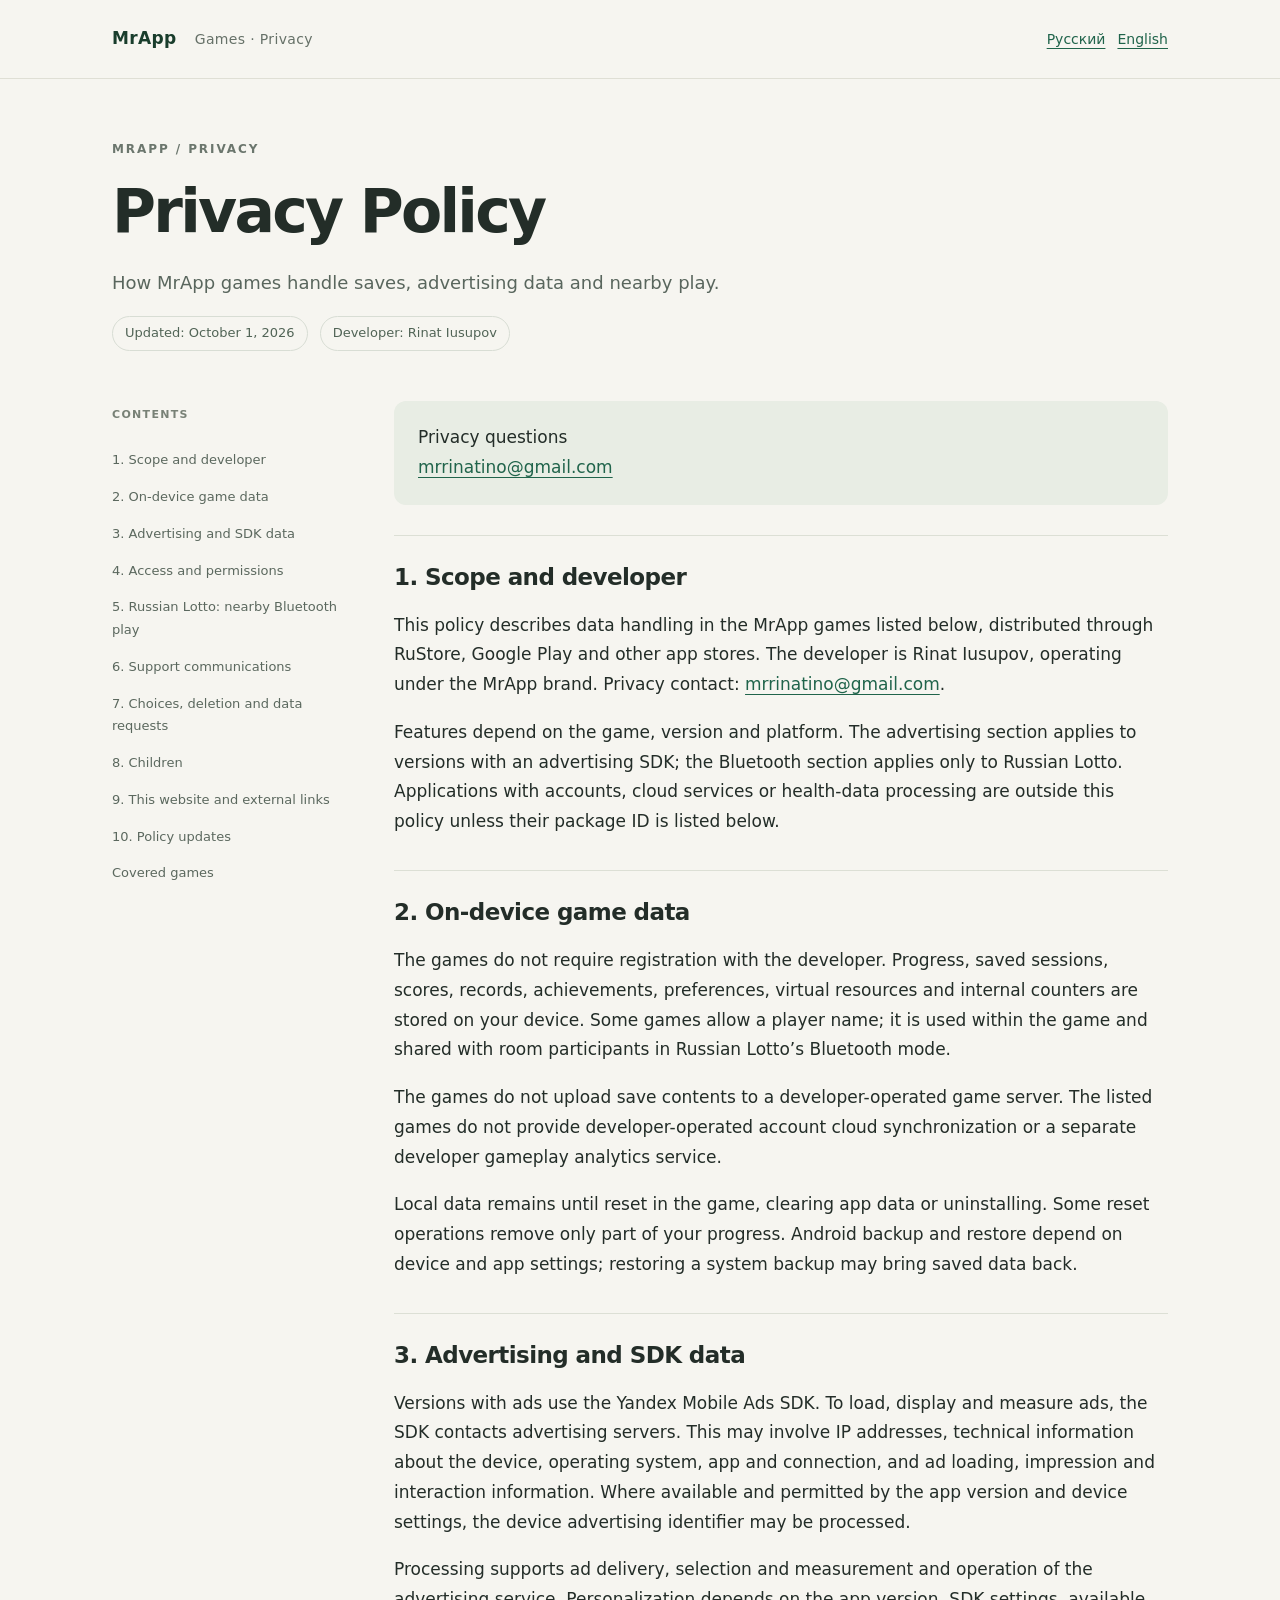
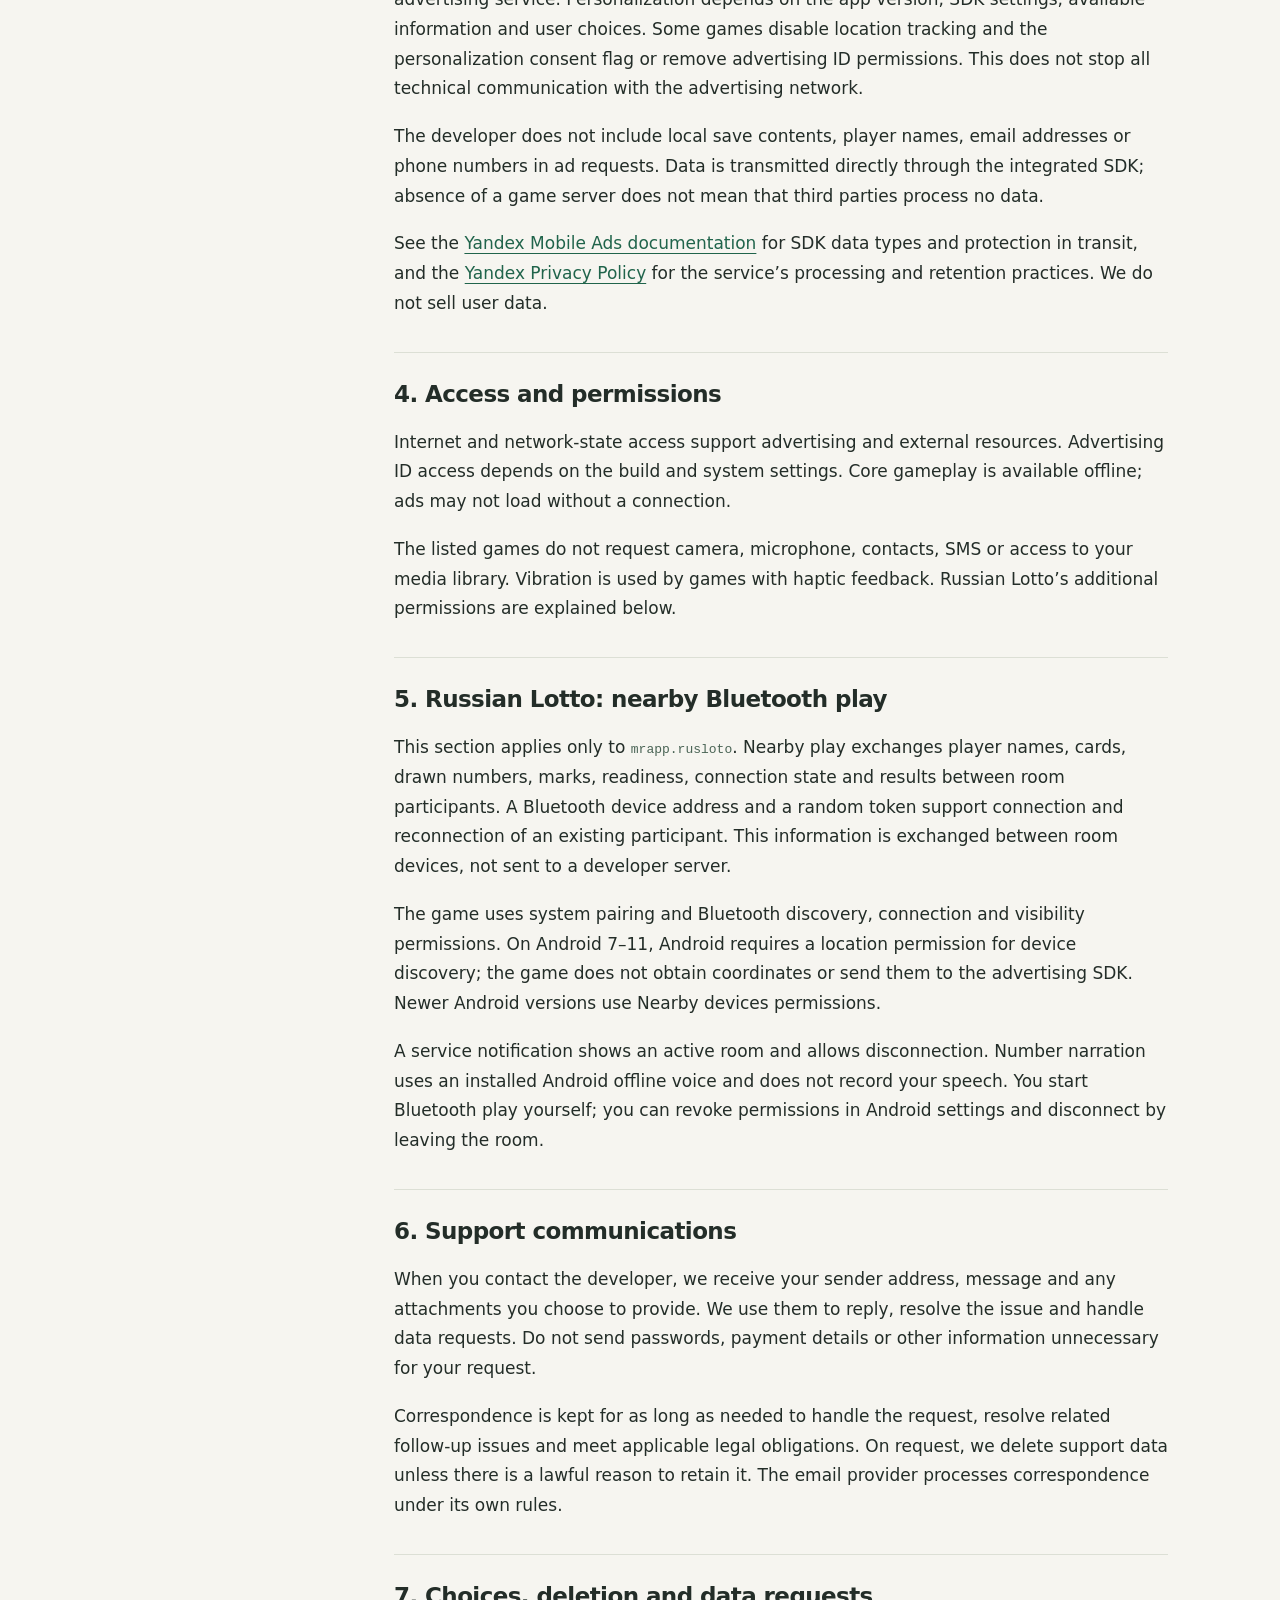
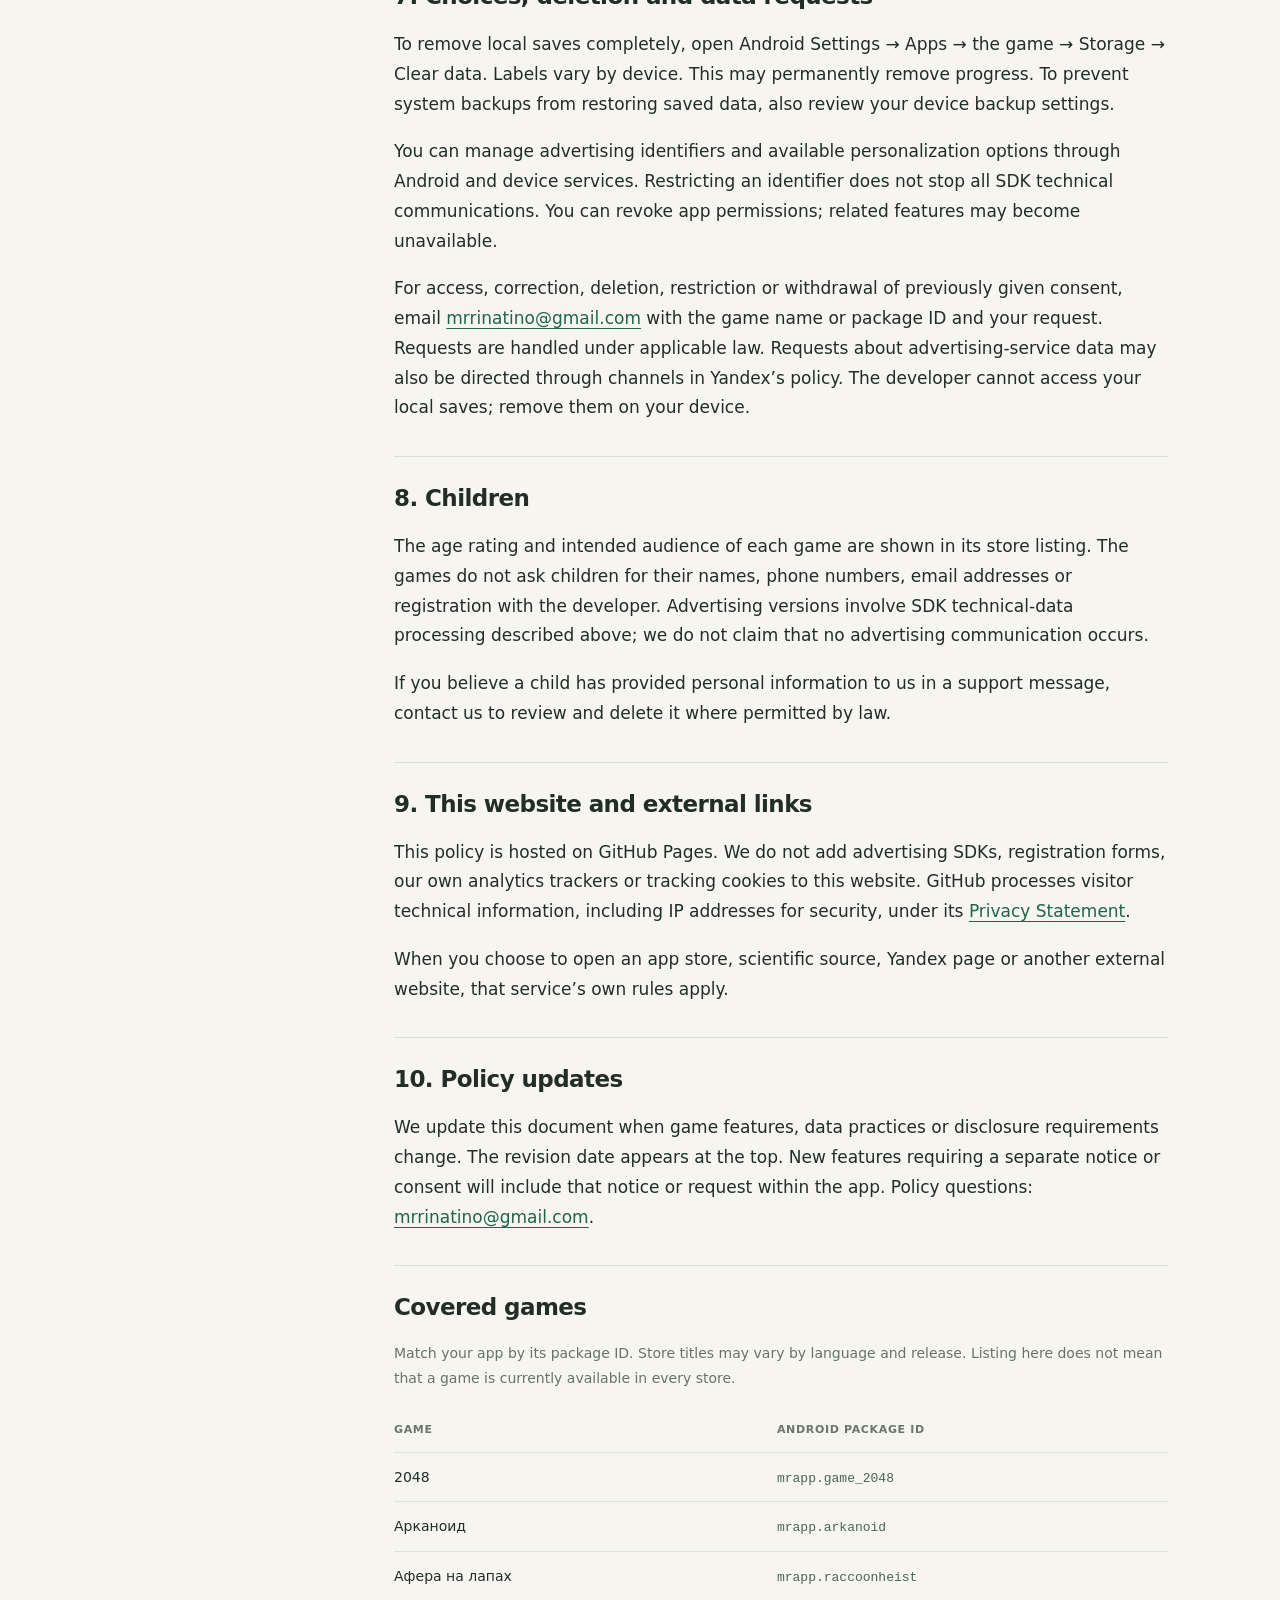
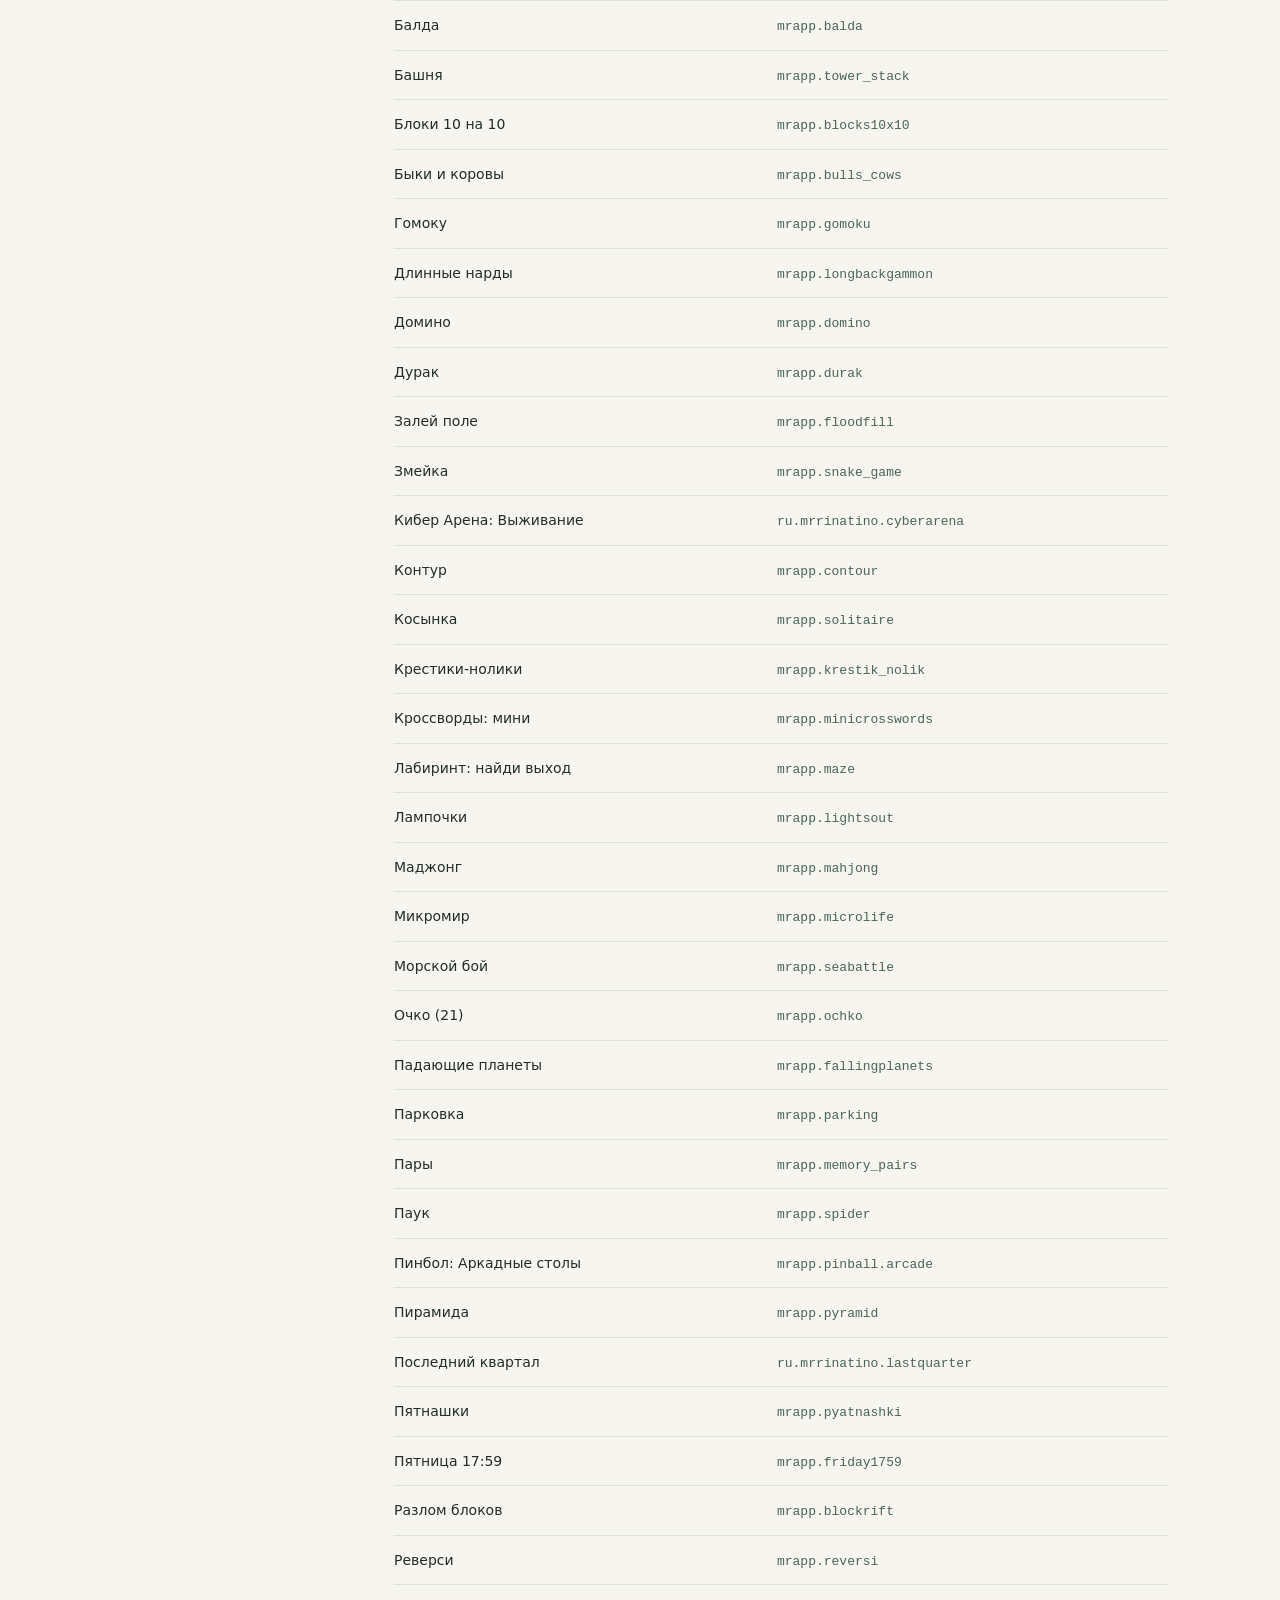
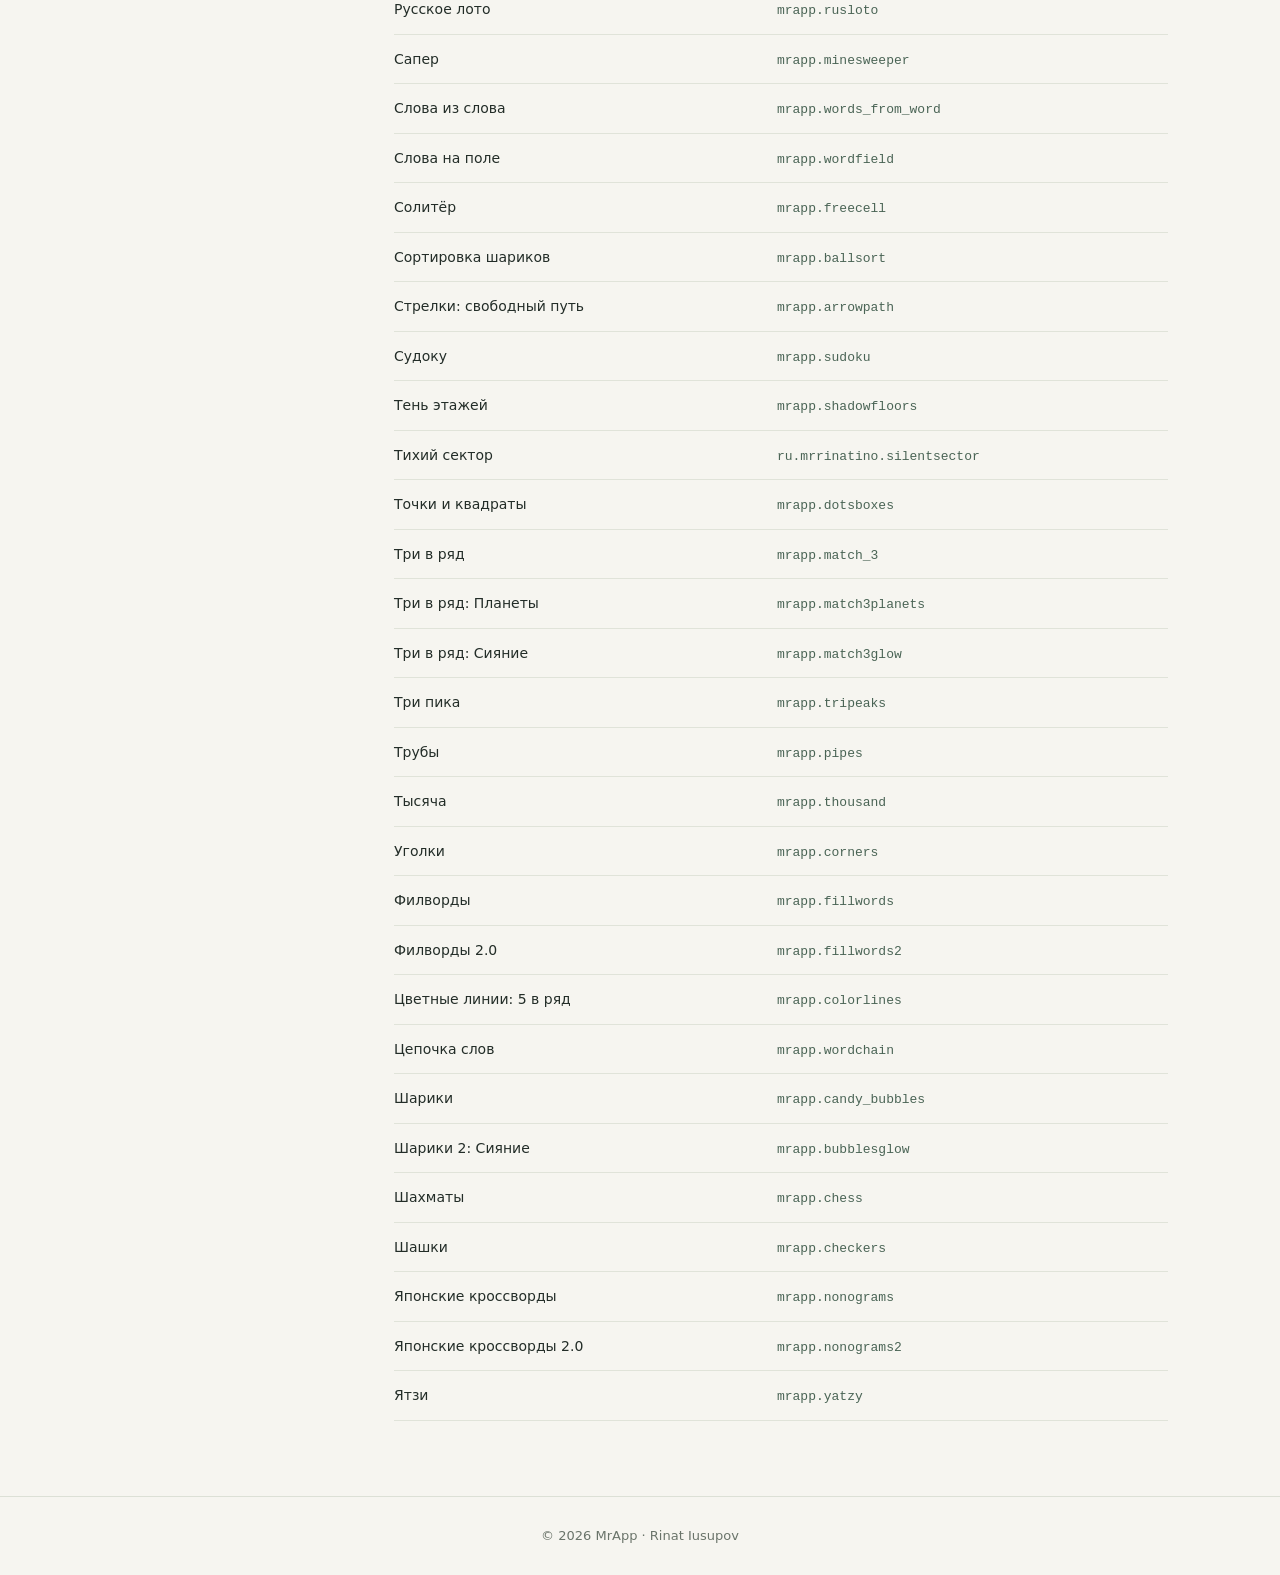
==== en.html @ 7961754e "Publish MrApp privacy policy in Russian and English" ====
<!doctype html>
<html lang="en"><head><meta charset="utf-8"><meta name="viewport" content="width=device-width,initial-scale=1"><meta name="description" content="How MrApp games handle saves, advertising data and nearby play."><meta name="theme-color" content="#f6f5f0"><meta name="referrer" content="strict-origin-when-cross-origin"><title>Privacy Policy — MrApp</title><link rel="stylesheet" href="./style.css"><link rel="icon" href="./favicon.svg" type="image/svg+xml"><link rel="alternate" hreflang="ru" href="./"><link rel="alternate" hreflang="en" href="./en.html"></head>
<body><header><div><a class="brand" href="./">MrApp <span>Games · Privacy</span></a><div class="languages"><a href="./" lang="ru" hreflang="ru" >Русский</a><a href="./en.html" lang="en" hreflang="en" aria-current="page">English</a></div></div></header>
<main><div class="hero"><div class="eyebrow">MRAPP / PRIVACY</div><h1>Privacy Policy</h1><p>How MrApp games handle saves, advertising data and nearby play.</p><div class="meta"><span>Updated: October 1, 2026</span><span>Developer: Rinat Iusupov</span></div></div>
<div class="layout"><nav aria-label="Contents"><p>CONTENTS</p><a href="#scope">1. Scope and developer</a><a href="#local">2. On-device game data</a><a href="#ads">3. Advertising and SDK data</a><a href="#permissions">4. Access and permissions</a><a href="#bluetooth">5. Russian Lotto: nearby Bluetooth play</a><a href="#support">6. Support communications</a><a href="#choices">7. Choices, deletion and data requests</a><a href="#children">8. Children</a><a href="#website">9. This website and external links</a><a href="#changes">10. Policy updates</a><a href="#apps">Covered games</a></nav><article><div class="contact"><p>Privacy questions<br><a href="mailto:mrrinatino@gmail.com">mrrinatino@gmail.com</a></p></div><section id="scope"><h2>1. Scope and developer</h2><p>This policy describes data handling in the MrApp games listed below, distributed through RuStore, Google Play and other app stores. The developer is Rinat Iusupov, operating under the MrApp brand. Privacy contact: <a href="mailto:mrrinatino@gmail.com">mrrinatino@gmail.com</a>.</p><p>Features depend on the game, version and platform. The advertising section applies to versions with an advertising SDK; the Bluetooth section applies only to Russian Lotto. Applications with accounts, cloud services or health-data processing are outside this policy unless their package ID is listed below.</p></section><section id="local"><h2>2. On-device game data</h2><p>The games do not require registration with the developer. Progress, saved sessions, scores, records, achievements, preferences, virtual resources and internal counters are stored on your device. Some games allow a player name; it is used within the game and shared with room participants in Russian Lotto’s Bluetooth mode.</p><p>The games do not upload save contents to a developer-operated game server. The listed games do not provide developer-operated account cloud synchronization or a separate developer gameplay analytics service.</p>
<p>Local data remains until reset in the game, clearing app data or uninstalling. Some reset operations remove only part of your progress. Android backup and restore depend on device and app settings; restoring a system backup may bring saved data back.</p></section><section id="ads"><h2>3. Advertising and SDK data</h2><p>Versions with ads use the Yandex Mobile Ads SDK. To load, display and measure ads, the SDK contacts advertising servers. This may involve IP addresses, technical information about the device, operating system, app and connection, and ad loading, impression and interaction information. Where available and permitted by the app version and device settings, the device advertising identifier may be processed.</p><p>Processing supports ad delivery, selection and measurement and operation of the advertising service. Personalization depends on the app version, SDK settings, available information and user choices. Some games disable location tracking and the personalization consent flag or remove advertising ID permissions. This does not stop all technical communication with the advertising network.</p>
<p>The developer does not include local save contents, player names, email addresses or phone numbers in ad requests. Data is transmitted directly through the integrated SDK; absence of a game server does not mean that third parties process no data.</p>
<p>See the <a href="https://ads.yandex.com/helpcenter/en/dev/android/app-privacy-android">Yandex Mobile Ads documentation</a> for SDK data types and protection in transit, and the <a href="https://yandex.com/legal/confidential/">Yandex Privacy Policy</a> for the service’s processing and retention practices. We do not sell user data.</p></section><section id="permissions"><h2>4. Access and permissions</h2><p>Internet and network-state access support advertising and external resources. Advertising ID access depends on the build and system settings. Core gameplay is available offline; ads may not load without a connection.</p><p>The listed games do not request camera, microphone, contacts, SMS or access to your media library. Vibration is used by games with haptic feedback. Russian Lotto’s additional permissions are explained below.</p></section><section id="bluetooth"><h2>5. Russian Lotto: nearby Bluetooth play</h2><p>This section applies only to <code>mrapp.rusloto</code>. Nearby play exchanges player names, cards, drawn numbers, marks, readiness, connection state and results between room participants. A Bluetooth device address and a random token support connection and reconnection of an existing participant. This information is exchanged between room devices, not sent to a developer server.</p><p>The game uses system pairing and Bluetooth discovery, connection and visibility permissions. On Android 7–11, Android requires a location permission for device discovery; the game does not obtain coordinates or send them to the advertising SDK. Newer Android versions use Nearby devices permissions.</p>
<p>A service notification shows an active room and allows disconnection. Number narration uses an installed Android offline voice and does not record your speech. You start Bluetooth play yourself; you can revoke permissions in Android settings and disconnect by leaving the room.</p></section><section id="support"><h2>6. Support communications</h2><p>When you contact the developer, we receive your sender address, message and any attachments you choose to provide. We use them to reply, resolve the issue and handle data requests. Do not send passwords, payment details or other information unnecessary for your request.</p><p>Correspondence is kept for as long as needed to handle the request, resolve related follow-up issues and meet applicable legal obligations. On request, we delete support data unless there is a lawful reason to retain it. The email provider processes correspondence under its own rules.</p></section><section id="choices"><h2>7. Choices, deletion and data requests</h2><p>To remove local saves completely, open Android Settings → Apps → the game → Storage → Clear data. Labels vary by device. This may permanently remove progress. To prevent system backups from restoring saved data, also review your device backup settings.</p><p>You can manage advertising identifiers and available personalization options through Android and device services. Restricting an identifier does not stop all SDK technical communications. You can revoke app permissions; related features may become unavailable.</p>
<p>For access, correction, deletion, restriction or withdrawal of previously given consent, email <a href="mailto:mrrinatino@gmail.com">mrrinatino@gmail.com</a> with the game name or package ID and your request. Requests are handled under applicable law. Requests about advertising-service data may also be directed through channels in Yandex’s policy. The developer cannot access your local saves; remove them on your device.</p></section><section id="children"><h2>8. Children</h2><p>The age rating and intended audience of each game are shown in its store listing. The games do not ask children for their names, phone numbers, email addresses or registration with the developer. Advertising versions involve SDK technical-data processing described above; we do not claim that no advertising communication occurs.</p><p>If you believe a child has provided personal information to us in a support message, contact us to review and delete it where permitted by law.</p></section><section id="website"><h2>9. This website and external links</h2><p>This policy is hosted on GitHub Pages. We do not add advertising SDKs, registration forms, our own analytics trackers or tracking cookies to this website. GitHub processes visitor technical information, including IP addresses for security, under its <a href="https://docs.github.com/en/site-policy/privacy-policies/github-general-privacy-statement">Privacy Statement</a>.</p><p>When you choose to open an app store, scientific source, Yandex page or another external website, that service’s own rules apply.</p></section><section id="changes"><h2>10. Policy updates</h2><p>We update this document when game features, data practices or disclosure requirements change. The revision date appears at the top. New features requiring a separate notice or consent will include that notice or request within the app. Policy questions: <a href="mailto:mrrinatino@gmail.com">mrrinatino@gmail.com</a>.</p></section><section id="apps"><h2>Covered games</h2><p class="small">Match your app by its package ID. Store titles may vary by language and release. Listing here does not mean that a game is currently available in every store.</p><table><thead><tr><th>Game</th><th>Android package ID</th></tr></thead><tbody><tr id="mrapp.game_2048"><td>2048</td><td><code>mrapp.game_2048</code></td></tr><tr id="mrapp.arkanoid"><td>Арканоид</td><td><code>mrapp.arkanoid</code></td></tr><tr id="mrapp.raccoonheist"><td>Афера на лапах</td><td><code>mrapp.raccoonheist</code></td></tr><tr id="mrapp.balda"><td>Балда</td><td><code>mrapp.balda</code></td></tr><tr id="mrapp.tower_stack"><td>Башня</td><td><code>mrapp.tower_stack</code></td></tr><tr id="mrapp.blocks10x10"><td>Блоки 10 на 10</td><td><code>mrapp.blocks10x10</code></td></tr><tr id="mrapp.bulls_cows"><td>Быки и коровы</td><td><code>mrapp.bulls_cows</code></td></tr><tr id="mrapp.gomoku"><td>Гомоку</td><td><code>mrapp.gomoku</code></td></tr><tr id="mrapp.longbackgammon"><td>Длинные нарды</td><td><code>mrapp.longbackgammon</code></td></tr><tr id="mrapp.domino"><td>Домино</td><td><code>mrapp.domino</code></td></tr><tr id="mrapp.durak"><td>Дурак</td><td><code>mrapp.durak</code></td></tr><tr id="mrapp.floodfill"><td>Залей поле</td><td><code>mrapp.floodfill</code></td></tr><tr id="mrapp.snake_game"><td>Змейка</td><td><code>mrapp.snake_game</code></td></tr><tr id="ru.mrrinatino.cyberarena"><td>Кибер Арена: Выживание</td><td><code>ru.mrrinatino.cyberarena</code></td></tr><tr id="mrapp.contour"><td>Контур</td><td><code>mrapp.contour</code></td></tr><tr id="mrapp.solitaire"><td>Косынка</td><td><code>mrapp.solitaire</code></td></tr><tr id="mrapp.krestik_nolik"><td>Крестики-нолики</td><td><code>mrapp.krestik_nolik</code></td></tr><tr id="mrapp.minicrosswords"><td>Кроссворды: мини</td><td><code>mrapp.minicrosswords</code></td></tr><tr id="mrapp.maze"><td>Лабиринт: найди выход</td><td><code>mrapp.maze</code></td></tr><tr id="mrapp.lightsout"><td>Лампочки</td><td><code>mrapp.lightsout</code></td></tr><tr id="mrapp.mahjong"><td>Маджонг</td><td><code>mrapp.mahjong</code></td></tr><tr id="mrapp.microlife"><td>Микромир</td><td><code>mrapp.microlife</code></td></tr><tr id="mrapp.seabattle"><td>Морской бой</td><td><code>mrapp.seabattle</code></td></tr><tr id="mrapp.ochko"><td>Очко (21)</td><td><code>mrapp.ochko</code></td></tr><tr id="mrapp.fallingplanets"><td>Падающие планеты</td><td><code>mrapp.fallingplanets</code></td></tr><tr id="mrapp.parking"><td>Парковка</td><td><code>mrapp.parking</code></td></tr><tr id="mrapp.memory_pairs"><td>Пары</td><td><code>mrapp.memory_pairs</code></td></tr><tr id="mrapp.spider"><td>Паук</td><td><code>mrapp.spider</code></td></tr><tr id="mrapp.pinball.arcade"><td>Пинбол: Аркадные столы</td><td><code>mrapp.pinball.arcade</code></td></tr><tr id="mrapp.pyramid"><td>Пирамида</td><td><code>mrapp.pyramid</code></td></tr><tr id="ru.mrrinatino.lastquarter"><td>Последний квартал</td><td><code>ru.mrrinatino.lastquarter</code></td></tr><tr id="mrapp.pyatnashki"><td>Пятнашки</td><td><code>mrapp.pyatnashki</code></td></tr><tr id="mrapp.friday1759"><td>Пятница 17:59</td><td><code>mrapp.friday1759</code></td></tr><tr id="mrapp.blockrift"><td>Разлом блоков</td><td><code>mrapp.blockrift</code></td></tr><tr id="mrapp.reversi"><td>Реверси</td><td><code>mrapp.reversi</code></td></tr><tr id="mrapp.rusloto"><td>Русское лото</td><td><code>mrapp.rusloto</code></td></tr><tr id="mrapp.minesweeper"><td>Сапер</td><td><code>mrapp.minesweeper</code></td></tr><tr id="mrapp.words_from_word"><td>Слова из слова</td><td><code>mrapp.words_from_word</code></td></tr><tr id="mrapp.wordfield"><td>Слова на поле</td><td><code>mrapp.wordfield</code></td></tr><tr id="mrapp.freecell"><td>Солитёр</td><td><code>mrapp.freecell</code></td></tr><tr id="mrapp.ballsort"><td>Сортировка шариков</td><td><code>mrapp.ballsort</code></td></tr><tr id="mrapp.arrowpath"><td>Стрелки: свободный путь</td><td><code>mrapp.arrowpath</code></td></tr><tr id="mrapp.sudoku"><td>Судоку</td><td><code>mrapp.sudoku</code></td></tr><tr id="mrapp.shadowfloors"><td>Тень этажей</td><td><code>mrapp.shadowfloors</code></td></tr><tr id="ru.mrrinatino.silentsector"><td>Тихий сектор</td><td><code>ru.mrrinatino.silentsector</code></td></tr><tr id="mrapp.dotsboxes"><td>Точки и квадраты</td><td><code>mrapp.dotsboxes</code></td></tr><tr id="mrapp.match_3"><td>Три в ряд</td><td><code>mrapp.match_3</code></td></tr><tr id="mrapp.match3planets"><td>Три в ряд: Планеты</td><td><code>mrapp.match3planets</code></td></tr><tr id="mrapp.match3glow"><td>Три в ряд: Сияние</td><td><code>mrapp.match3glow</code></td></tr><tr id="mrapp.tripeaks"><td>Три пика</td><td><code>mrapp.tripeaks</code></td></tr><tr id="mrapp.pipes"><td>Трубы</td><td><code>mrapp.pipes</code></td></tr><tr id="mrapp.thousand"><td>Тысяча</td><td><code>mrapp.thousand</code></td></tr><tr id="mrapp.corners"><td>Уголки</td><td><code>mrapp.corners</code></td></tr><tr id="mrapp.fillwords"><td>Филворды</td><td><code>mrapp.fillwords</code></td></tr><tr id="mrapp.fillwords2"><td>Филворды 2.0</td><td><code>mrapp.fillwords2</code></td></tr><tr id="mrapp.colorlines"><td>Цветные линии: 5 в ряд</td><td><code>mrapp.colorlines</code></td></tr><tr id="mrapp.wordchain"><td>Цепочка слов</td><td><code>mrapp.wordchain</code></td></tr><tr id="mrapp.candy_bubbles"><td>Шарики</td><td><code>mrapp.candy_bubbles</code></td></tr><tr id="mrapp.bubblesglow"><td>Шарики 2: Сияние</td><td><code>mrapp.bubblesglow</code></td></tr><tr id="mrapp.chess"><td>Шахматы</td><td><code>mrapp.chess</code></td></tr><tr id="mrapp.checkers"><td>Шашки</td><td><code>mrapp.checkers</code></td></tr><tr id="mrapp.nonograms"><td>Японские кроссворды</td><td><code>mrapp.nonograms</code></td></tr><tr id="mrapp.nonograms2"><td>Японские кроссворды 2.0</td><td><code>mrapp.nonograms2</code></td></tr><tr id="mrapp.yatzy"><td>Ятзи</td><td><code>mrapp.yatzy</code></td></tr></tbody></table></section></article></div></main><footer>© 2026 MrApp · Rinat Iusupov</footer></body></html>
---- style.css ----
*{box-sizing:border-box}html{scroll-behavior:smooth;scroll-padding-top:32px}body{margin:0;background:#f6f5f0;color:#232d28;font:17px/1.75 system-ui,-apple-system,BlinkMacSystemFont,"Segoe UI",sans-serif}a{color:#20644b;text-underline-offset:4px}a:hover{color:#103d2c}a:focus-visible{outline:3px solid #bd8838;outline-offset:5px}header{border-bottom:1px solid #dfdfd5}header>div{max-width:1120px;padding:24px 32px;margin:auto;display:flex;align-items:center;justify-content:space-between;gap:16px}.brand{font-weight:750;letter-spacing:.02em;color:#193d2c;text-decoration:none}.brand span{font-weight:400;color:#667168;font-size:14px;margin-left:12px}.languages{font-size:14px;white-space:nowrap}.languages a{margin-left:12px}.hero{max-width:1120px;margin:0 auto;padding:60px 32px 38px}.eyebrow{font-size:12px;font-weight:700;letter-spacing:.16em;color:#6b766d}.hero h1{font-size:clamp(34px,5.8vw,60px);letter-spacing:-.045em;line-height:1.12;margin:18px 0 22px;font-weight:650}.hero>p{max-width:710px;color:#59665d;font-size:18px}.meta{display:flex;gap:12px;flex-wrap:wrap;font-size:13px;color:#516456}.meta span{padding:5px 12px;border:1px solid #d8ddd4;border-radius:999px}.layout{max-width:1120px;margin:0 auto;padding:0 32px 60px;display:grid;grid-template-columns:230px minmax(0,1fr);gap:52px}nav{font-size:13px;padding-top:16px;align-self:start;position:sticky;top:20px}nav p{font-size:11px;letter-spacing:.12em;font-weight:750;color:#788176}nav a{display:block;text-decoration:none;padding:7px 0;color:#5b685e}article{min-width:0}section{border-top:1px solid #dcdfd5;padding:26px 0 15px}h2{font-size:23px;letter-spacing:-.025em;line-height:1.35;margin:0 0 18px;font-weight:650}p{margin:0 0 18px}code{font:13px/1.4 ui-monospace,SFMono-Regular,monospace;overflow-wrap:anywhere;color:#4a6455}table{border-collapse:collapse;width:100%;font-size:14px}th{text-align:left;color:#697669;font-size:11px;text-transform:uppercase;letter-spacing:.06em}td,th{padding:12px 8px;border-bottom:1px solid #e0e3d9}td:first-child,th:first-child{padding-left:0}td:last-child,th:last-child{padding-right:0}td{vertical-align:top}footer{border-top:1px solid #dce0d6;padding:28px 32px;text-align:center;color:#6a746a;font-size:13px}.contact{background:#e8ede4;padding:22px 24px;border-radius:12px;margin:12px 0 30px}.contact p{margin:0}.small{font-size:14px;color:#687367}@media(max-width:760px){.layout{grid-template-columns:1fr;gap:0;padding:0 22px 40px}nav{position:static;border-top:1px solid #dce0d6;padding:16px 0 24px;display:grid;grid-template-columns:1fr 1fr;column-gap:20px}nav p{grid-column:1/-1}header>div{padding:20px 22px}.brand span{display:none}.hero{padding:40px 22px 28px}.hero>p{font-size:16px}h2{font-size:21px}td,th{padding:11px 5px}td{width:50%}code{font-size:11px}}@media(prefers-reduced-motion:reduce){html{scroll-behavior:auto}}@media print{body{background:white;font-size:11pt}nav,.languages{display:none}.layout{display:block}.hero{padding-top:20px}.meta span{border:none}.brand span{display:inline}section{break-inside:avoid}a{color:inherit}}
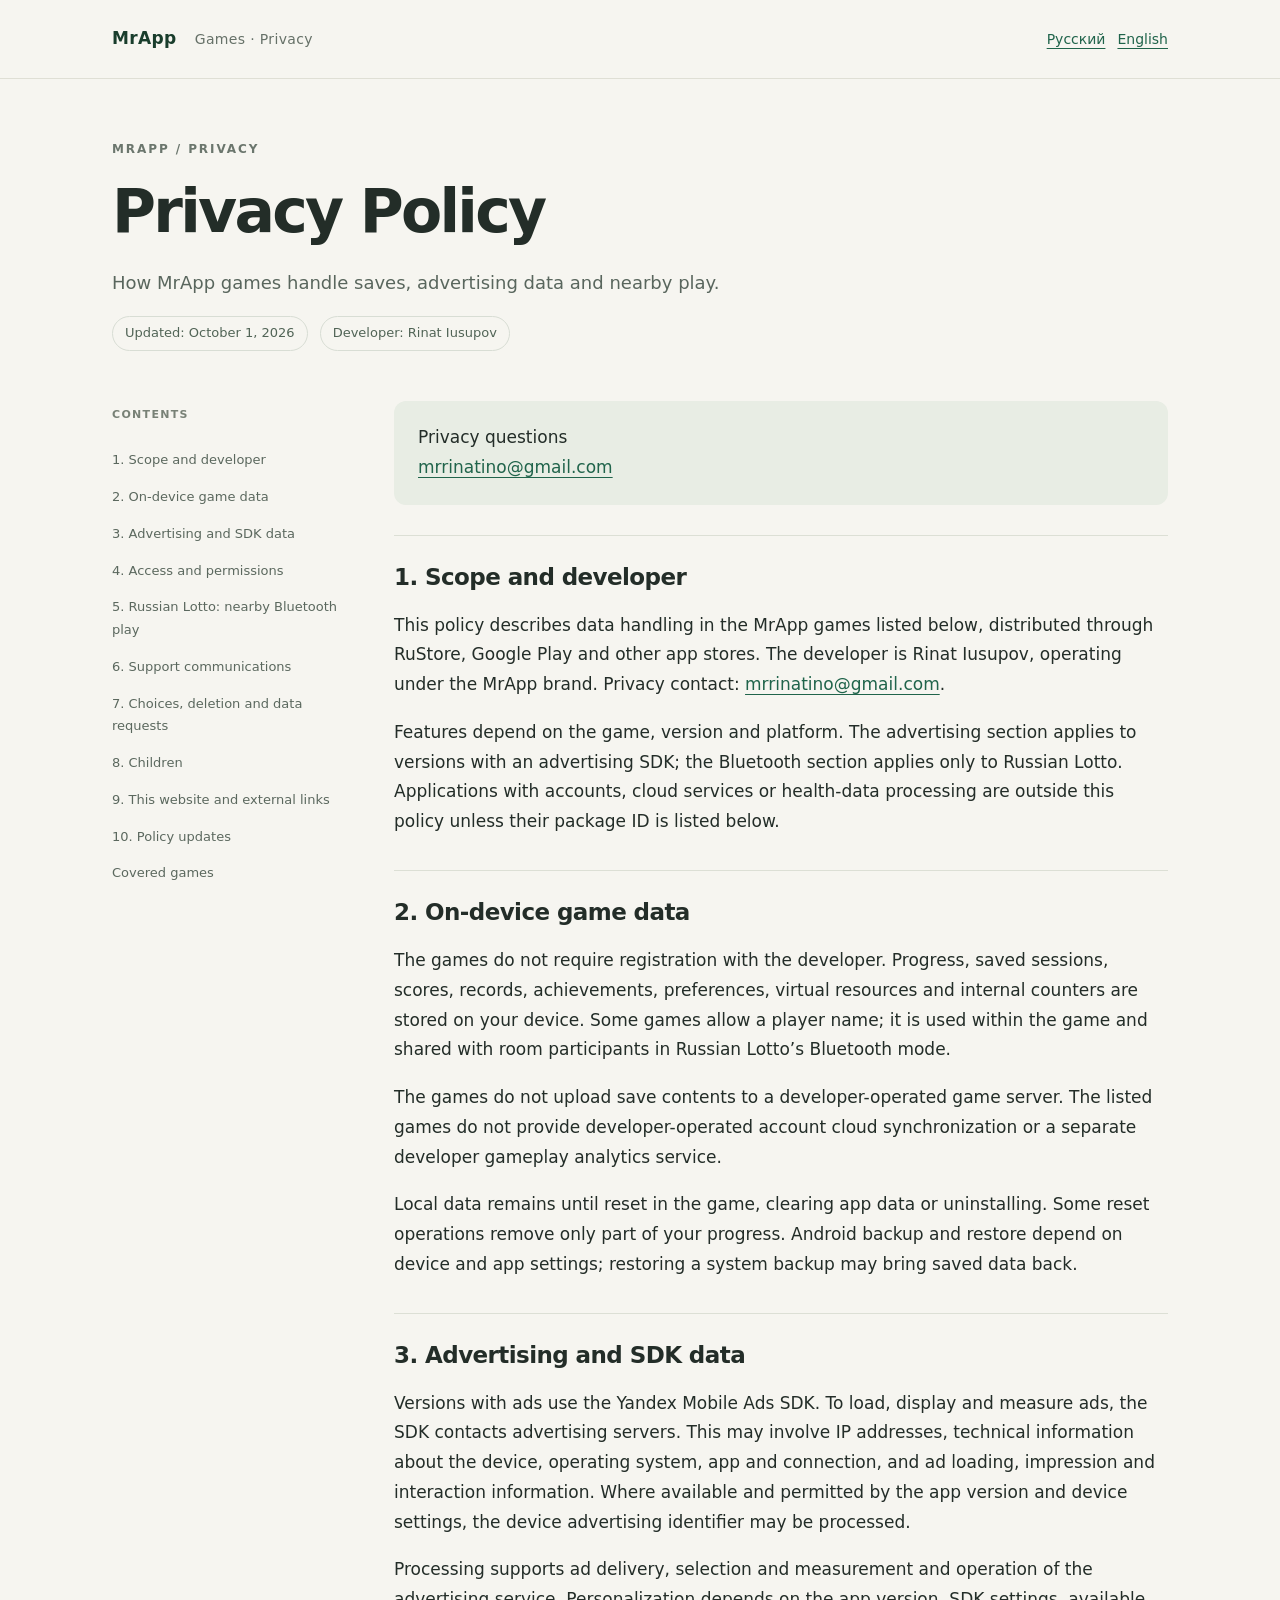
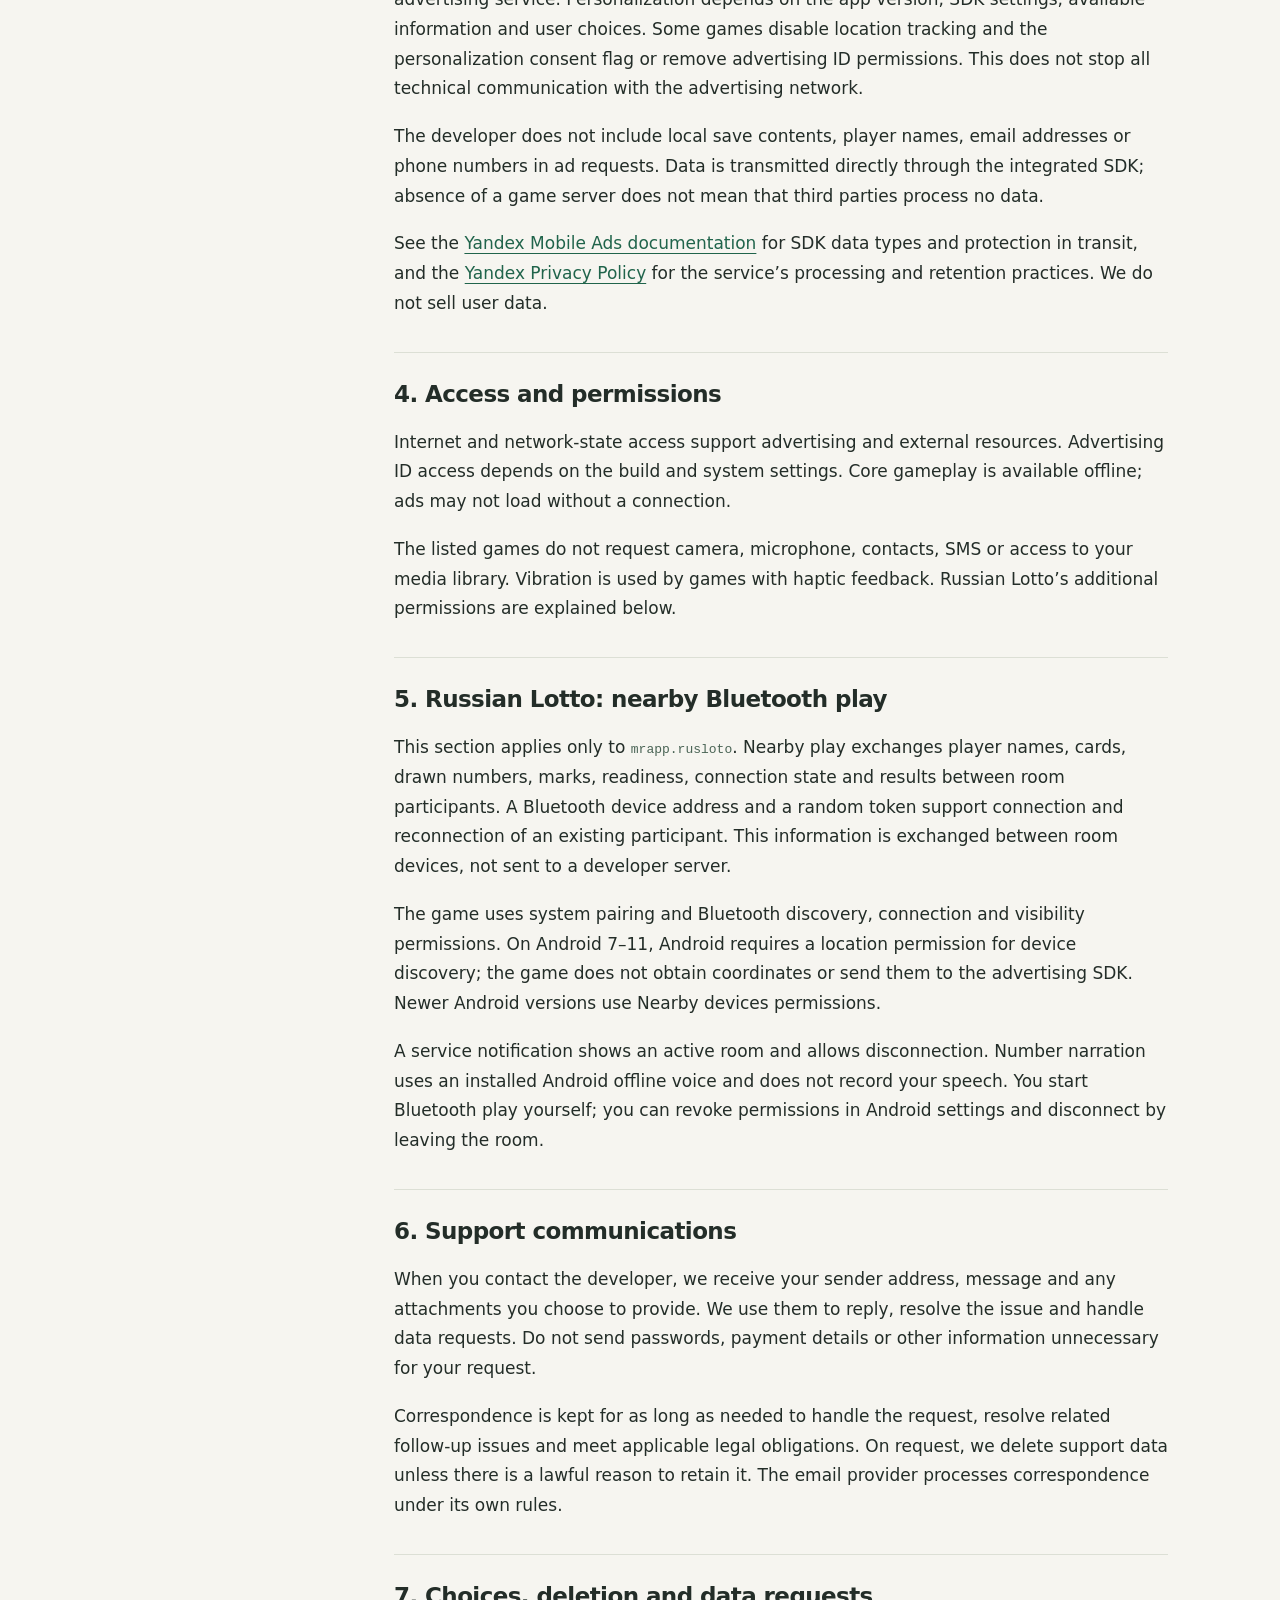
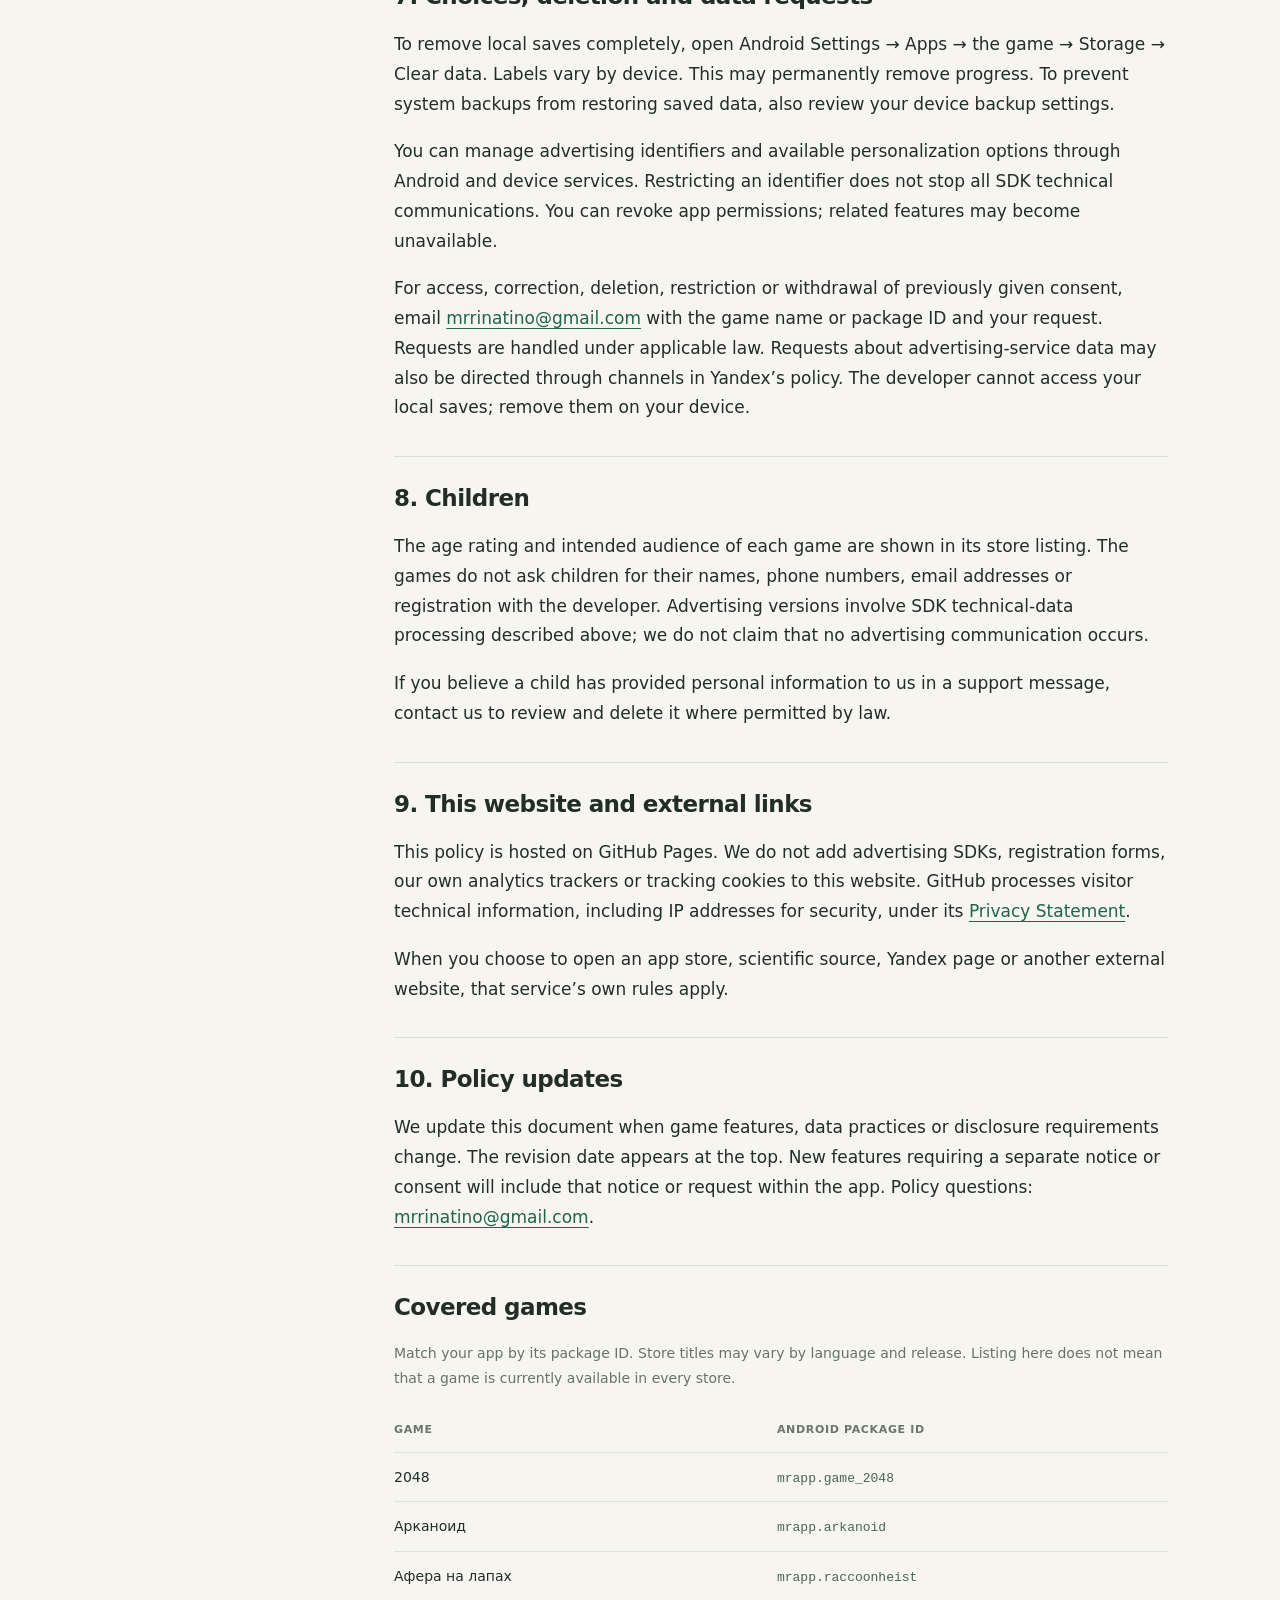
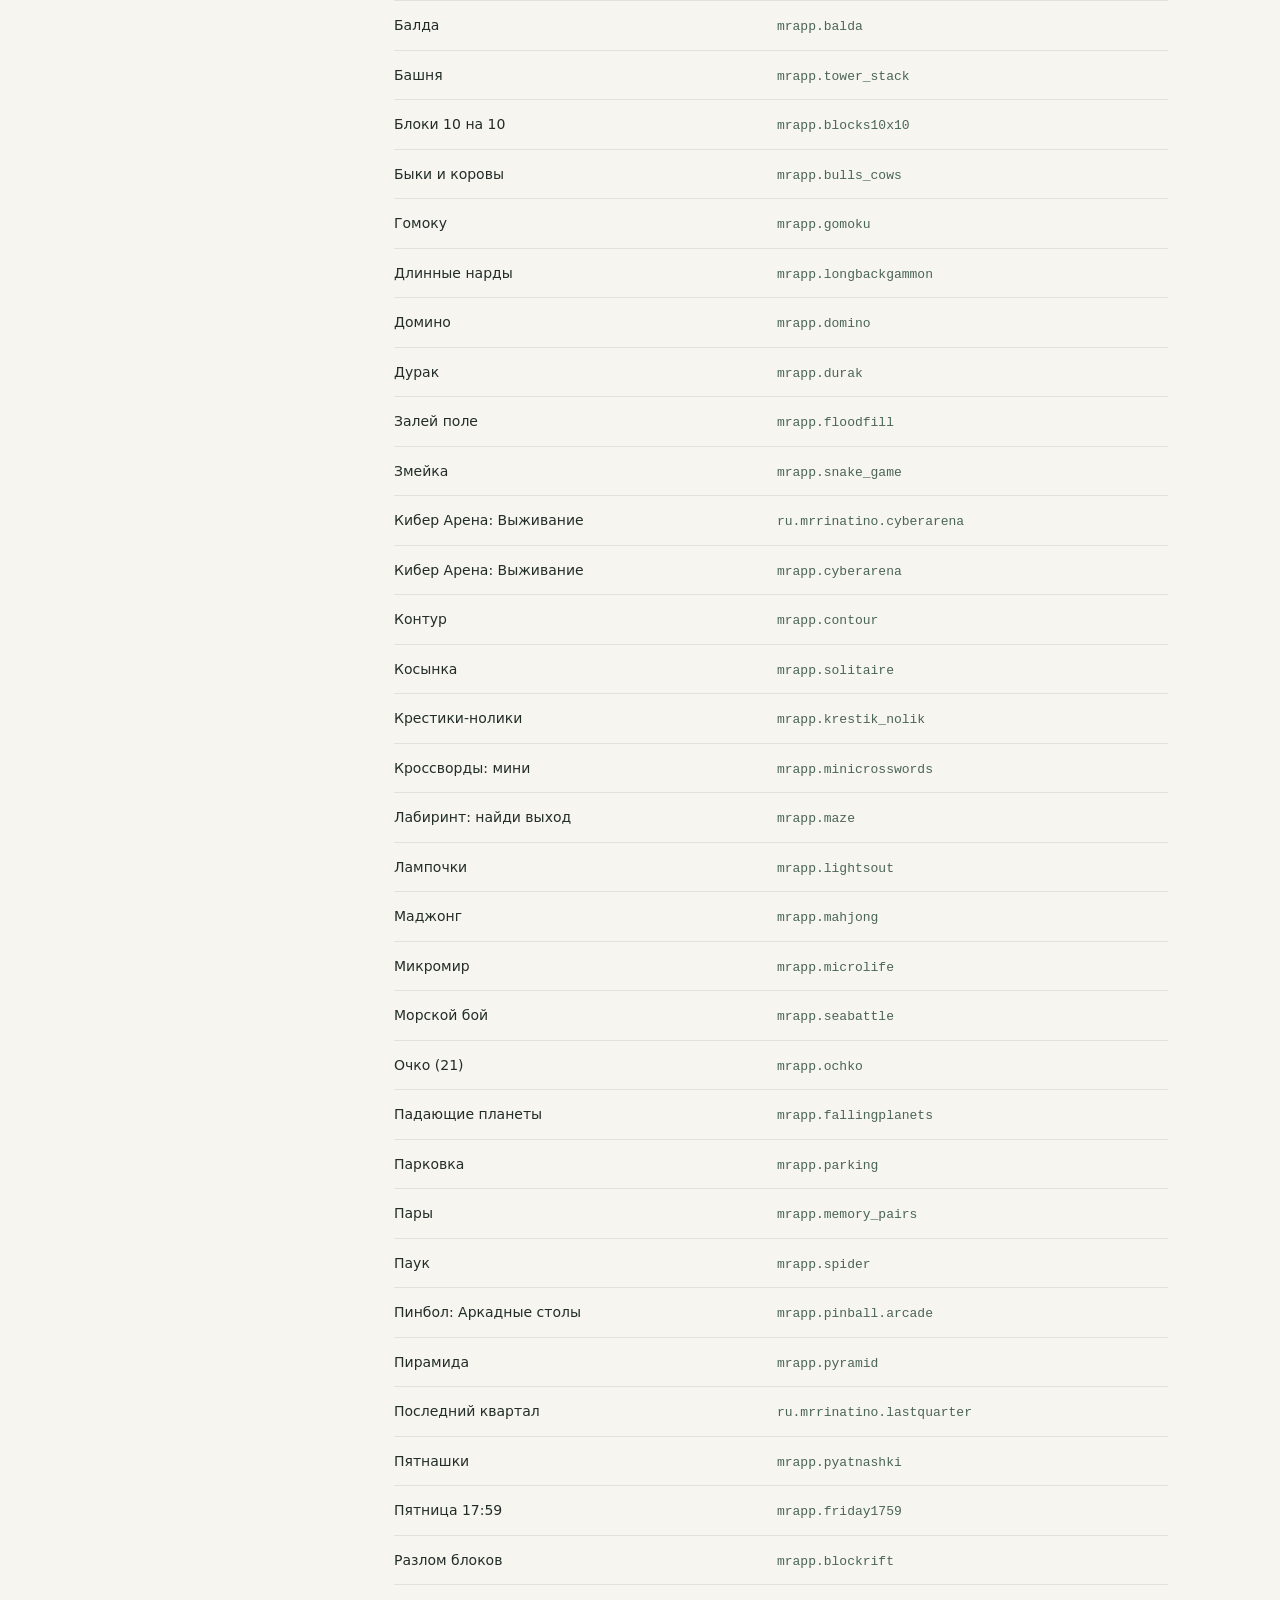
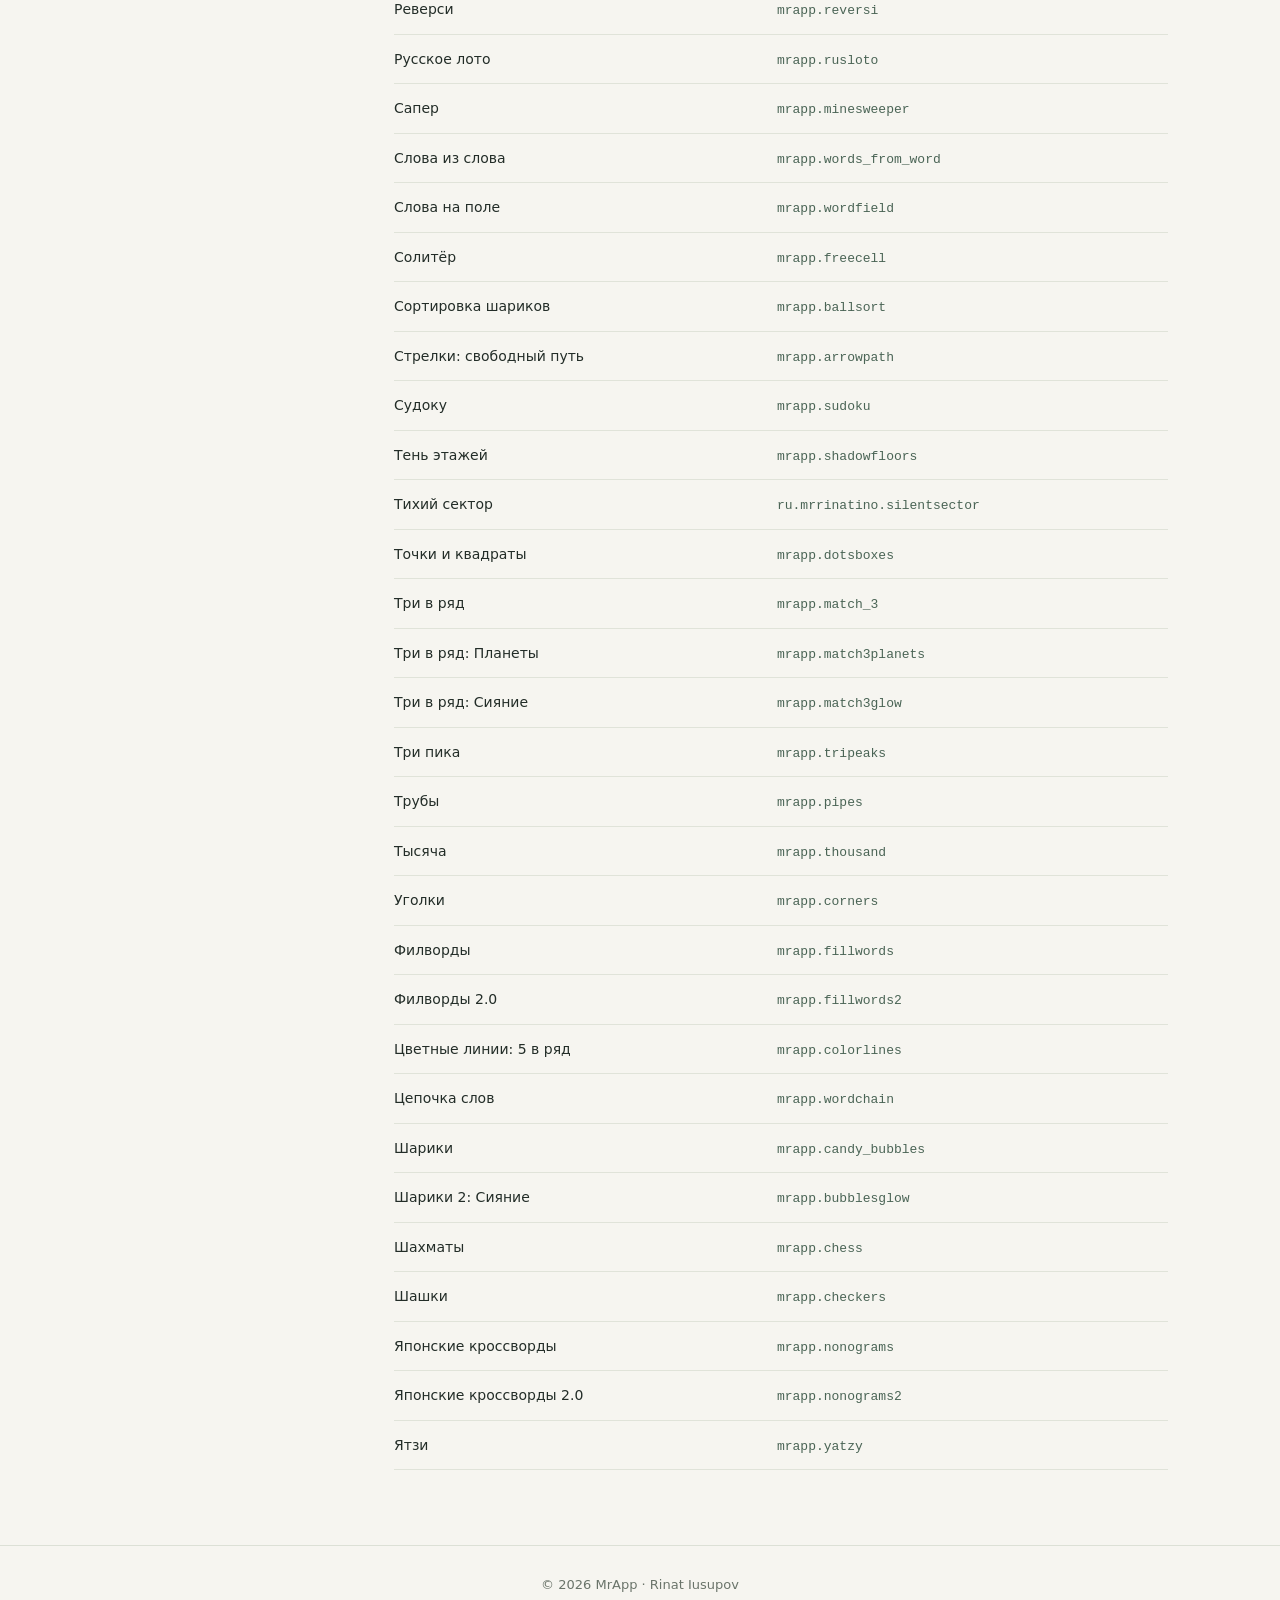
==== commit d4a294c1: "List current Cyber Arena release package in privacy policy" ====
--- a/en.html
+++ b/en.html
@@ -7,4 +7,4 @@
 <p>The developer does not include local save contents, player names, email addresses or phone numbers in ad requests. Data is transmitted directly through the integrated SDK; absence of a game server does not mean that third parties process no data.</p>
 <p>See the <a href="https://ads.yandex.com/helpcenter/en/dev/android/app-privacy-android">Yandex Mobile Ads documentation</a> for SDK data types and protection in transit, and the <a href="https://yandex.com/legal/confidential/">Yandex Privacy Policy</a> for the service’s processing and retention practices. We do not sell user data.</p></section><section id="permissions"><h2>4. Access and permissions</h2><p>Internet and network-state access support advertising and external resources. Advertising ID access depends on the build and system settings. Core gameplay is available offline; ads may not load without a connection.</p><p>The listed games do not request camera, microphone, contacts, SMS or access to your media library. Vibration is used by games with haptic feedback. Russian Lotto’s additional permissions are explained below.</p></section><section id="bluetooth"><h2>5. Russian Lotto: nearby Bluetooth play</h2><p>This section applies only to <code>mrapp.rusloto</code>. Nearby play exchanges player names, cards, drawn numbers, marks, readiness, connection state and results between room participants. A Bluetooth device address and a random token support connection and reconnection of an existing participant. This information is exchanged between room devices, not sent to a developer server.</p><p>The game uses system pairing and Bluetooth discovery, connection and visibility permissions. On Android 7–11, Android requires a location permission for device discovery; the game does not obtain coordinates or send them to the advertising SDK. Newer Android versions use Nearby devices permissions.</p>
 <p>A service notification shows an active room and allows disconnection. Number narration uses an installed Android offline voice and does not record your speech. You start Bluetooth play yourself; you can revoke permissions in Android settings and disconnect by leaving the room.</p></section><section id="support"><h2>6. Support communications</h2><p>When you contact the developer, we receive your sender address, message and any attachments you choose to provide. We use them to reply, resolve the issue and handle data requests. Do not send passwords, payment details or other information unnecessary for your request.</p><p>Correspondence is kept for as long as needed to handle the request, resolve related follow-up issues and meet applicable legal obligations. On request, we delete support data unless there is a lawful reason to retain it. The email provider processes correspondence under its own rules.</p></section><section id="choices"><h2>7. Choices, deletion and data requests</h2><p>To remove local saves completely, open Android Settings → Apps → the game → Storage → Clear data. Labels vary by device. This may permanently remove progress. To prevent system backups from restoring saved data, also review your device backup settings.</p><p>You can manage advertising identifiers and available personalization options through Android and device services. Restricting an identifier does not stop all SDK technical communications. You can revoke app permissions; related features may become unavailable.</p>
-<p>For access, correction, deletion, restriction or withdrawal of previously given consent, email <a href="mailto:mrrinatino@gmail.com">mrrinatino@gmail.com</a> with the game name or package ID and your request. Requests are handled under applicable law. Requests about advertising-service data may also be directed through channels in Yandex’s policy. The developer cannot access your local saves; remove them on your device.</p></section><section id="children"><h2>8. Children</h2><p>The age rating and intended audience of each game are shown in its store listing. The games do not ask children for their names, phone numbers, email addresses or registration with the developer. Advertising versions involve SDK technical-data processing described above; we do not claim that no advertising communication occurs.</p><p>If you believe a child has provided personal information to us in a support message, contact us to review and delete it where permitted by law.</p></section><section id="website"><h2>9. This website and external links</h2><p>This policy is hosted on GitHub Pages. We do not add advertising SDKs, registration forms, our own analytics trackers or tracking cookies to this website. GitHub processes visitor technical information, including IP addresses for security, under its <a href="https://docs.github.com/en/site-policy/privacy-policies/github-general-privacy-statement">Privacy Statement</a>.</p><p>When you choose to open an app store, scientific source, Yandex page or another external website, that service’s own rules apply.</p></section><section id="changes"><h2>10. Policy updates</h2><p>We update this document when game features, data practices or disclosure requirements change. The revision date appears at the top. New features requiring a separate notice or consent will include that notice or request within the app. Policy questions: <a href="mailto:mrrinatino@gmail.com">mrrinatino@gmail.com</a>.</p></section><section id="apps"><h2>Covered games</h2><p class="small">Match your app by its package ID. Store titles may vary by language and release. Listing here does not mean that a game is currently available in every store.</p><table><thead><tr><th>Game</th><th>Android package ID</th></tr></thead><tbody><tr id="mrapp.game_2048"><td>2048</td><td><code>mrapp.game_2048</code></td></tr><tr id="mrapp.arkanoid"><td>Арканоид</td><td><code>mrapp.arkanoid</code></td></tr><tr id="mrapp.raccoonheist"><td>Афера на лапах</td><td><code>mrapp.raccoonheist</code></td></tr><tr id="mrapp.balda"><td>Балда</td><td><code>mrapp.balda</code></td></tr><tr id="mrapp.tower_stack"><td>Башня</td><td><code>mrapp.tower_stack</code></td></tr><tr id="mrapp.blocks10x10"><td>Блоки 10 на 10</td><td><code>mrapp.blocks10x10</code></td></tr><tr id="mrapp.bulls_cows"><td>Быки и коровы</td><td><code>mrapp.bulls_cows</code></td></tr><tr id="mrapp.gomoku"><td>Гомоку</td><td><code>mrapp.gomoku</code></td></tr><tr id="mrapp.longbackgammon"><td>Длинные нарды</td><td><code>mrapp.longbackgammon</code></td></tr><tr id="mrapp.domino"><td>Домино</td><td><code>mrapp.domino</code></td></tr><tr id="mrapp.durak"><td>Дурак</td><td><code>mrapp.durak</code></td></tr><tr id="mrapp.floodfill"><td>Залей поле</td><td><code>mrapp.floodfill</code></td></tr><tr id="mrapp.snake_game"><td>Змейка</td><td><code>mrapp.snake_game</code></td></tr><tr id="ru.mrrinatino.cyberarena"><td>Кибер Арена: Выживание</td><td><code>ru.mrrinatino.cyberarena</code></td></tr><tr id="mrapp.contour"><td>Контур</td><td><code>mrapp.contour</code></td></tr><tr id="mrapp.solitaire"><td>Косынка</td><td><code>mrapp.solitaire</code></td></tr><tr id="mrapp.krestik_nolik"><td>Крестики-нолики</td><td><code>mrapp.krestik_nolik</code></td></tr><tr id="mrapp.minicrosswords"><td>Кроссворды: мини</td><td><code>mrapp.minicrosswords</code></td></tr><tr id="mrapp.maze"><td>Лабиринт: найди выход</td><td><code>mrapp.maze</code></td></tr><tr id="mrapp.lightsout"><td>Лампочки</td><td><code>mrapp.lightsout</code></td></tr><tr id="mrapp.mahjong"><td>Маджонг</td><td><code>mrapp.mahjong</code></td></tr><tr id="mrapp.microlife"><td>Микромир</td><td><code>mrapp.microlife</code></td></tr><tr id="mrapp.seabattle"><td>Морской бой</td><td><code>mrapp.seabattle</code></td></tr><tr id="mrapp.ochko"><td>Очко (21)</td><td><code>mrapp.ochko</code></td></tr><tr id="mrapp.fallingplanets"><td>Падающие планеты</td><td><code>mrapp.fallingplanets</code></td></tr><tr id="mrapp.parking"><td>Парковка</td><td><code>mrapp.parking</code></td></tr><tr id="mrapp.memory_pairs"><td>Пары</td><td><code>mrapp.memory_pairs</code></td></tr><tr id="mrapp.spider"><td>Паук</td><td><code>mrapp.spider</code></td></tr><tr id="mrapp.pinball.arcade"><td>Пинбол: Аркадные столы</td><td><code>mrapp.pinball.arcade</code></td></tr><tr id="mrapp.pyramid"><td>Пирамида</td><td><code>mrapp.pyramid</code></td></tr><tr id="ru.mrrinatino.lastquarter"><td>Последний квартал</td><td><code>ru.mrrinatino.lastquarter</code></td></tr><tr id="mrapp.pyatnashki"><td>Пятнашки</td><td><code>mrapp.pyatnashki</code></td></tr><tr id="mrapp.friday1759"><td>Пятница 17:59</td><td><code>mrapp.friday1759</code></td></tr><tr id="mrapp.blockrift"><td>Разлом блоков</td><td><code>mrapp.blockrift</code></td></tr><tr id="mrapp.reversi"><td>Реверси</td><td><code>mrapp.reversi</code></td></tr><tr id="mrapp.rusloto"><td>Русское лото</td><td><code>mrapp.rusloto</code></td></tr><tr id="mrapp.minesweeper"><td>Сапер</td><td><code>mrapp.minesweeper</code></td></tr><tr id="mrapp.words_from_word"><td>Слова из слова</td><td><code>mrapp.words_from_word</code></td></tr><tr id="mrapp.wordfield"><td>Слова на поле</td><td><code>mrapp.wordfield</code></td></tr><tr id="mrapp.freecell"><td>Солитёр</td><td><code>mrapp.freecell</code></td></tr><tr id="mrapp.ballsort"><td>Сортировка шариков</td><td><code>mrapp.ballsort</code></td></tr><tr id="mrapp.arrowpath"><td>Стрелки: свободный путь</td><td><code>mrapp.arrowpath</code></td></tr><tr id="mrapp.sudoku"><td>Судоку</td><td><code>mrapp.sudoku</code></td></tr><tr id="mrapp.shadowfloors"><td>Тень этажей</td><td><code>mrapp.shadowfloors</code></td></tr><tr id="ru.mrrinatino.silentsector"><td>Тихий сектор</td><td><code>ru.mrrinatino.silentsector</code></td></tr><tr id="mrapp.dotsboxes"><td>Точки и квадраты</td><td><code>mrapp.dotsboxes</code></td></tr><tr id="mrapp.match_3"><td>Три в ряд</td><td><code>mrapp.match_3</code></td></tr><tr id="mrapp.match3planets"><td>Три в ряд: Планеты</td><td><code>mrapp.match3planets</code></td></tr><tr id="mrapp.match3glow"><td>Три в ряд: Сияние</td><td><code>mrapp.match3glow</code></td></tr><tr id="mrapp.tripeaks"><td>Три пика</td><td><code>mrapp.tripeaks</code></td></tr><tr id="mrapp.pipes"><td>Трубы</td><td><code>mrapp.pipes</code></td></tr><tr id="mrapp.thousand"><td>Тысяча</td><td><code>mrapp.thousand</code></td></tr><tr id="mrapp.corners"><td>Уголки</td><td><code>mrapp.corners</code></td></tr><tr id="mrapp.fillwords"><td>Филворды</td><td><code>mrapp.fillwords</code></td></tr><tr id="mrapp.fillwords2"><td>Филворды 2.0</td><td><code>mrapp.fillwords2</code></td></tr><tr id="mrapp.colorlines"><td>Цветные линии: 5 в ряд</td><td><code>mrapp.colorlines</code></td></tr><tr id="mrapp.wordchain"><td>Цепочка слов</td><td><code>mrapp.wordchain</code></td></tr><tr id="mrapp.candy_bubbles"><td>Шарики</td><td><code>mrapp.candy_bubbles</code></td></tr><tr id="mrapp.bubblesglow"><td>Шарики 2: Сияние</td><td><code>mrapp.bubblesglow</code></td></tr><tr id="mrapp.chess"><td>Шахматы</td><td><code>mrapp.chess</code></td></tr><tr id="mrapp.checkers"><td>Шашки</td><td><code>mrapp.checkers</code></td></tr><tr id="mrapp.nonograms"><td>Японские кроссворды</td><td><code>mrapp.nonograms</code></td></tr><tr id="mrapp.nonograms2"><td>Японские кроссворды 2.0</td><td><code>mrapp.nonograms2</code></td></tr><tr id="mrapp.yatzy"><td>Ятзи</td><td><code>mrapp.yatzy</code></td></tr></tbody></table></section></article></div></main><footer>© 2026 MrApp · Rinat Iusupov</footer></body></html>
+<p>For access, correction, deletion, restriction or withdrawal of previously given consent, email <a href="mailto:mrrinatino@gmail.com">mrrinatino@gmail.com</a> with the game name or package ID and your request. Requests are handled under applicable law. Requests about advertising-service data may also be directed through channels in Yandex’s policy. The developer cannot access your local saves; remove them on your device.</p></section><section id="children"><h2>8. Children</h2><p>The age rating and intended audience of each game are shown in its store listing. The games do not ask children for their names, phone numbers, email addresses or registration with the developer. Advertising versions involve SDK technical-data processing described above; we do not claim that no advertising communication occurs.</p><p>If you believe a child has provided personal information to us in a support message, contact us to review and delete it where permitted by law.</p></section><section id="website"><h2>9. This website and external links</h2><p>This policy is hosted on GitHub Pages. We do not add advertising SDKs, registration forms, our own analytics trackers or tracking cookies to this website. GitHub processes visitor technical information, including IP addresses for security, under its <a href="https://docs.github.com/en/site-policy/privacy-policies/github-general-privacy-statement">Privacy Statement</a>.</p><p>When you choose to open an app store, scientific source, Yandex page or another external website, that service’s own rules apply.</p></section><section id="changes"><h2>10. Policy updates</h2><p>We update this document when game features, data practices or disclosure requirements change. The revision date appears at the top. New features requiring a separate notice or consent will include that notice or request within the app. Policy questions: <a href="mailto:mrrinatino@gmail.com">mrrinatino@gmail.com</a>.</p></section><section id="apps"><h2>Covered games</h2><p class="small">Match your app by its package ID. Store titles may vary by language and release. Listing here does not mean that a game is currently available in every store.</p><table><thead><tr><th>Game</th><th>Android package ID</th></tr></thead><tbody><tr id="mrapp.game_2048"><td>2048</td><td><code>mrapp.game_2048</code></td></tr><tr id="mrapp.arkanoid"><td>Арканоид</td><td><code>mrapp.arkanoid</code></td></tr><tr id="mrapp.raccoonheist"><td>Афера на лапах</td><td><code>mrapp.raccoonheist</code></td></tr><tr id="mrapp.balda"><td>Балда</td><td><code>mrapp.balda</code></td></tr><tr id="mrapp.tower_stack"><td>Башня</td><td><code>mrapp.tower_stack</code></td></tr><tr id="mrapp.blocks10x10"><td>Блоки 10 на 10</td><td><code>mrapp.blocks10x10</code></td></tr><tr id="mrapp.bulls_cows"><td>Быки и коровы</td><td><code>mrapp.bulls_cows</code></td></tr><tr id="mrapp.gomoku"><td>Гомоку</td><td><code>mrapp.gomoku</code></td></tr><tr id="mrapp.longbackgammon"><td>Длинные нарды</td><td><code>mrapp.longbackgammon</code></td></tr><tr id="mrapp.domino"><td>Домино</td><td><code>mrapp.domino</code></td></tr><tr id="mrapp.durak"><td>Дурак</td><td><code>mrapp.durak</code></td></tr><tr id="mrapp.floodfill"><td>Залей поле</td><td><code>mrapp.floodfill</code></td></tr><tr id="mrapp.snake_game"><td>Змейка</td><td><code>mrapp.snake_game</code></td></tr><tr id="ru.mrrinatino.cyberarena"><td>Кибер Арена: Выживание</td><td><code>ru.mrrinatino.cyberarena</code></td></tr><tr id="mrapp.cyberarena"><td>Кибер Арена: Выживание</td><td><code>mrapp.cyberarena</code></td></tr><tr id="mrapp.contour"><td>Контур</td><td><code>mrapp.contour</code></td></tr><tr id="mrapp.solitaire"><td>Косынка</td><td><code>mrapp.solitaire</code></td></tr><tr id="mrapp.krestik_nolik"><td>Крестики-нолики</td><td><code>mrapp.krestik_nolik</code></td></tr><tr id="mrapp.minicrosswords"><td>Кроссворды: мини</td><td><code>mrapp.minicrosswords</code></td></tr><tr id="mrapp.maze"><td>Лабиринт: найди выход</td><td><code>mrapp.maze</code></td></tr><tr id="mrapp.lightsout"><td>Лампочки</td><td><code>mrapp.lightsout</code></td></tr><tr id="mrapp.mahjong"><td>Маджонг</td><td><code>mrapp.mahjong</code></td></tr><tr id="mrapp.microlife"><td>Микромир</td><td><code>mrapp.microlife</code></td></tr><tr id="mrapp.seabattle"><td>Морской бой</td><td><code>mrapp.seabattle</code></td></tr><tr id="mrapp.ochko"><td>Очко (21)</td><td><code>mrapp.ochko</code></td></tr><tr id="mrapp.fallingplanets"><td>Падающие планеты</td><td><code>mrapp.fallingplanets</code></td></tr><tr id="mrapp.parking"><td>Парковка</td><td><code>mrapp.parking</code></td></tr><tr id="mrapp.memory_pairs"><td>Пары</td><td><code>mrapp.memory_pairs</code></td></tr><tr id="mrapp.spider"><td>Паук</td><td><code>mrapp.spider</code></td></tr><tr id="mrapp.pinball.arcade"><td>Пинбол: Аркадные столы</td><td><code>mrapp.pinball.arcade</code></td></tr><tr id="mrapp.pyramid"><td>Пирамида</td><td><code>mrapp.pyramid</code></td></tr><tr id="ru.mrrinatino.lastquarter"><td>Последний квартал</td><td><code>ru.mrrinatino.lastquarter</code></td></tr><tr id="mrapp.pyatnashki"><td>Пятнашки</td><td><code>mrapp.pyatnashki</code></td></tr><tr id="mrapp.friday1759"><td>Пятница 17:59</td><td><code>mrapp.friday1759</code></td></tr><tr id="mrapp.blockrift"><td>Разлом блоков</td><td><code>mrapp.blockrift</code></td></tr><tr id="mrapp.reversi"><td>Реверси</td><td><code>mrapp.reversi</code></td></tr><tr id="mrapp.rusloto"><td>Русское лото</td><td><code>mrapp.rusloto</code></td></tr><tr id="mrapp.minesweeper"><td>Сапер</td><td><code>mrapp.minesweeper</code></td></tr><tr id="mrapp.words_from_word"><td>Слова из слова</td><td><code>mrapp.words_from_word</code></td></tr><tr id="mrapp.wordfield"><td>Слова на поле</td><td><code>mrapp.wordfield</code></td></tr><tr id="mrapp.freecell"><td>Солитёр</td><td><code>mrapp.freecell</code></td></tr><tr id="mrapp.ballsort"><td>Сортировка шариков</td><td><code>mrapp.ballsort</code></td></tr><tr id="mrapp.arrowpath"><td>Стрелки: свободный путь</td><td><code>mrapp.arrowpath</code></td></tr><tr id="mrapp.sudoku"><td>Судоку</td><td><code>mrapp.sudoku</code></td></tr><tr id="mrapp.shadowfloors"><td>Тень этажей</td><td><code>mrapp.shadowfloors</code></td></tr><tr id="ru.mrrinatino.silentsector"><td>Тихий сектор</td><td><code>ru.mrrinatino.silentsector</code></td></tr><tr id="mrapp.dotsboxes"><td>Точки и квадраты</td><td><code>mrapp.dotsboxes</code></td></tr><tr id="mrapp.match_3"><td>Три в ряд</td><td><code>mrapp.match_3</code></td></tr><tr id="mrapp.match3planets"><td>Три в ряд: Планеты</td><td><code>mrapp.match3planets</code></td></tr><tr id="mrapp.match3glow"><td>Три в ряд: Сияние</td><td><code>mrapp.match3glow</code></td></tr><tr id="mrapp.tripeaks"><td>Три пика</td><td><code>mrapp.tripeaks</code></td></tr><tr id="mrapp.pipes"><td>Трубы</td><td><code>mrapp.pipes</code></td></tr><tr id="mrapp.thousand"><td>Тысяча</td><td><code>mrapp.thousand</code></td></tr><tr id="mrapp.corners"><td>Уголки</td><td><code>mrapp.corners</code></td></tr><tr id="mrapp.fillwords"><td>Филворды</td><td><code>mrapp.fillwords</code></td></tr><tr id="mrapp.fillwords2"><td>Филворды 2.0</td><td><code>mrapp.fillwords2</code></td></tr><tr id="mrapp.colorlines"><td>Цветные линии: 5 в ряд</td><td><code>mrapp.colorlines</code></td></tr><tr id="mrapp.wordchain"><td>Цепочка слов</td><td><code>mrapp.wordchain</code></td></tr><tr id="mrapp.candy_bubbles"><td>Шарики</td><td><code>mrapp.candy_bubbles</code></td></tr><tr id="mrapp.bubblesglow"><td>Шарики 2: Сияние</td><td><code>mrapp.bubblesglow</code></td></tr><tr id="mrapp.chess"><td>Шахматы</td><td><code>mrapp.chess</code></td></tr><tr id="mrapp.checkers"><td>Шашки</td><td><code>mrapp.checkers</code></td></tr><tr id="mrapp.nonograms"><td>Японские кроссворды</td><td><code>mrapp.nonograms</code></td></tr><tr id="mrapp.nonograms2"><td>Японские кроссворды 2.0</td><td><code>mrapp.nonograms2</code></td></tr><tr id="mrapp.yatzy"><td>Ятзи</td><td><code>mrapp.yatzy</code></td></tr></tbody></table></section></article></div></main><footer>© 2026 MrApp · Rinat Iusupov</footer></body></html>
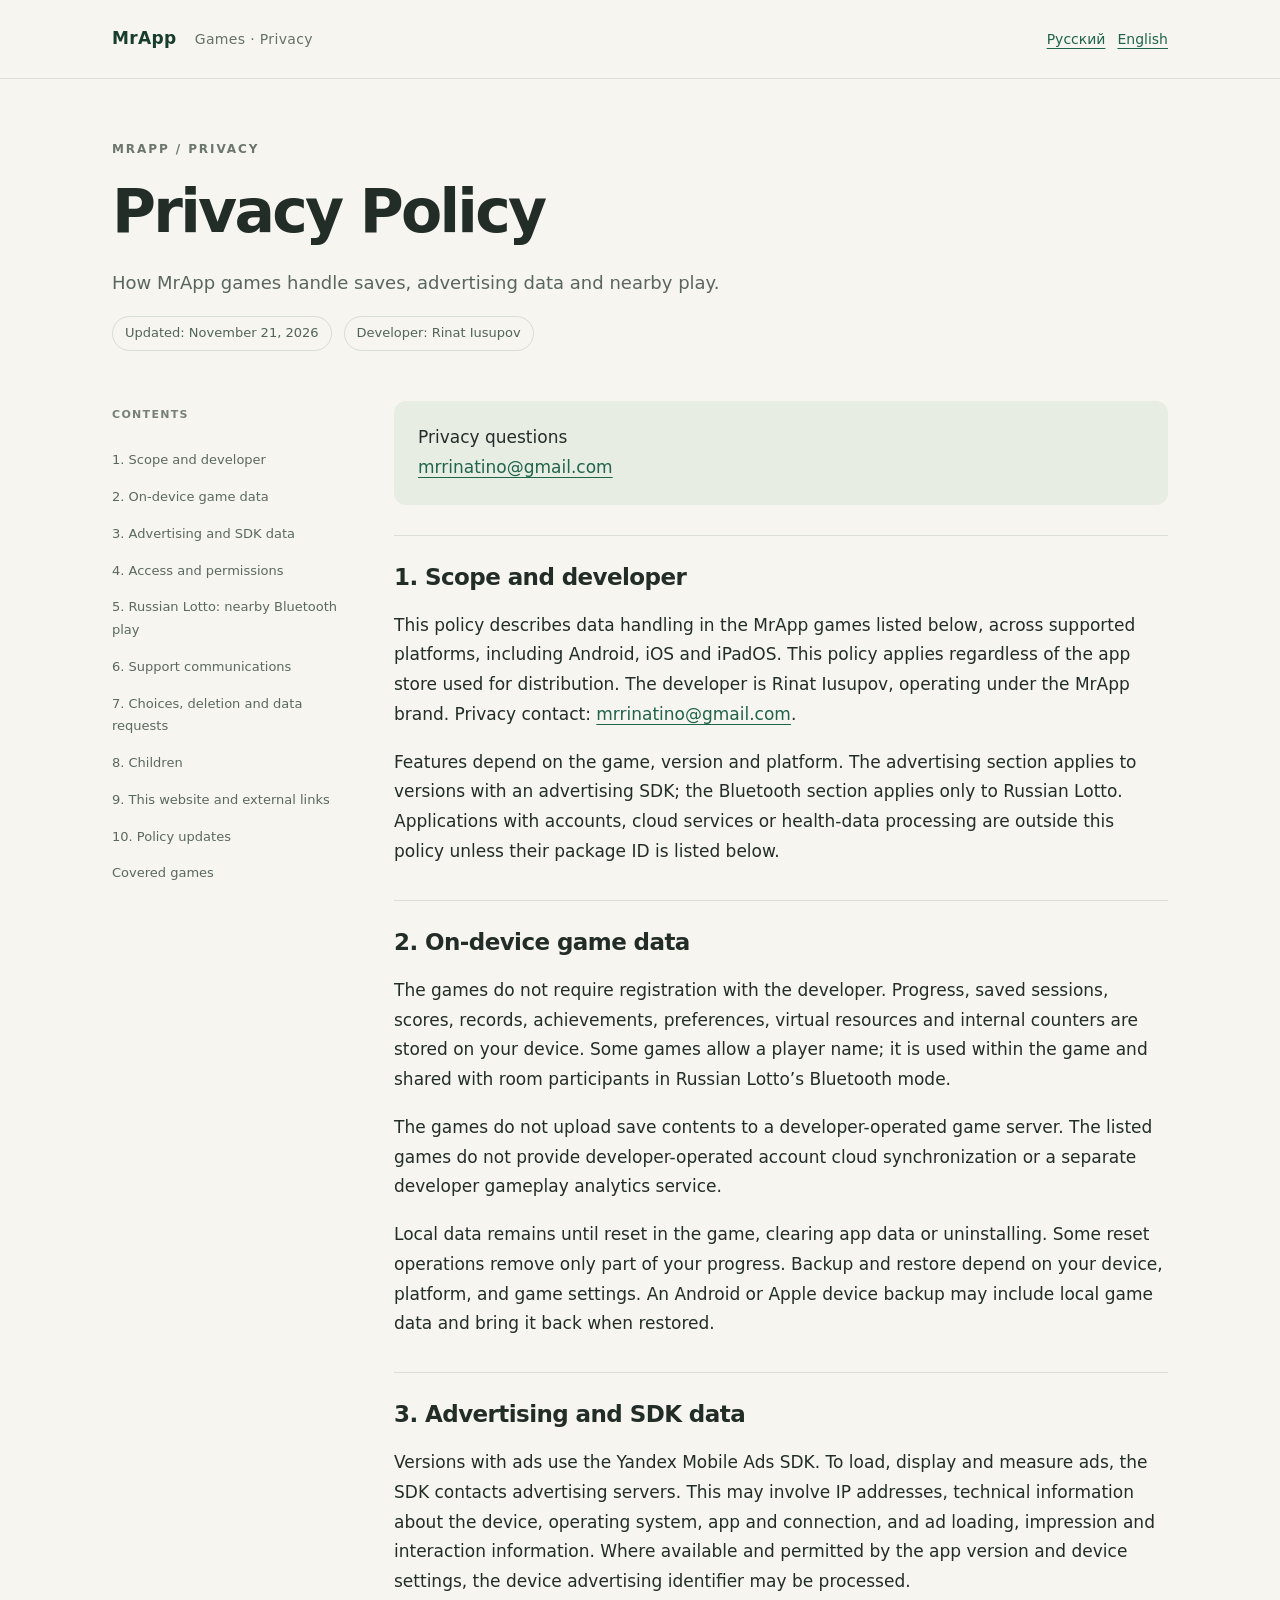
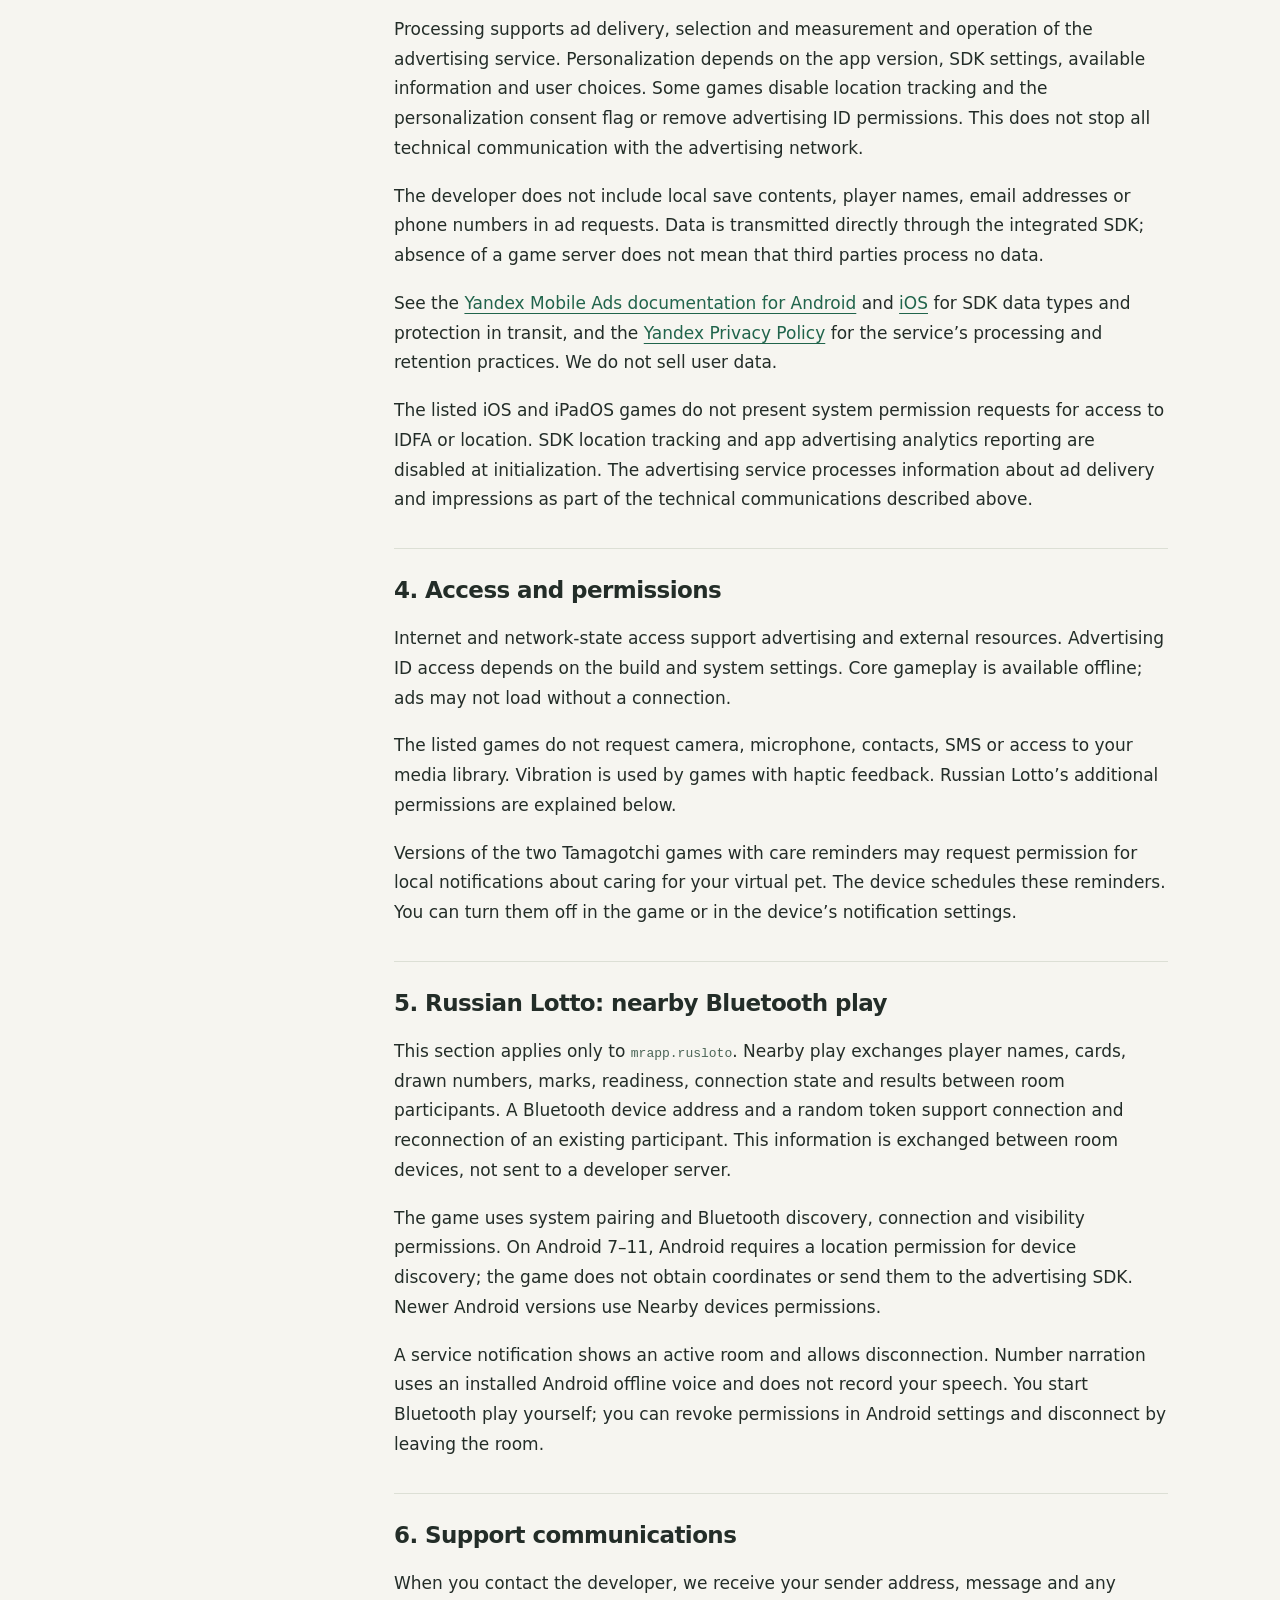
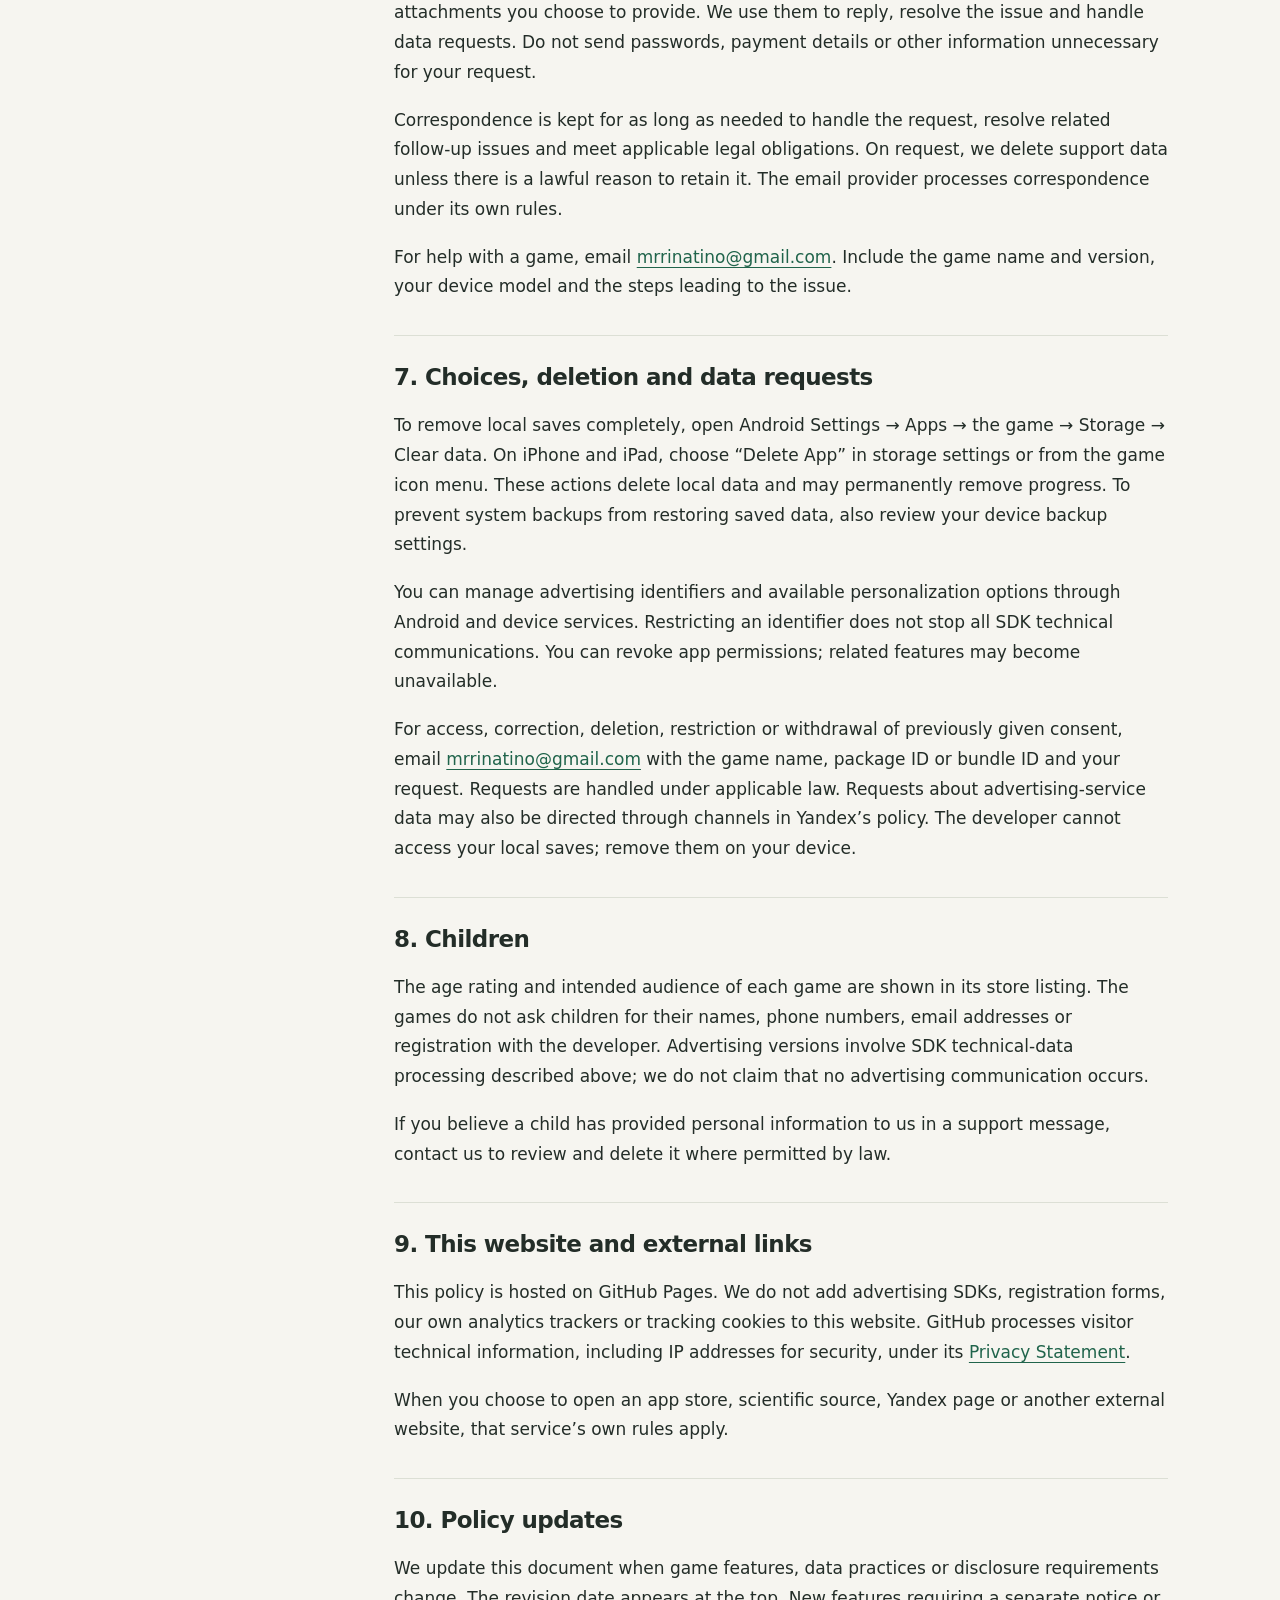
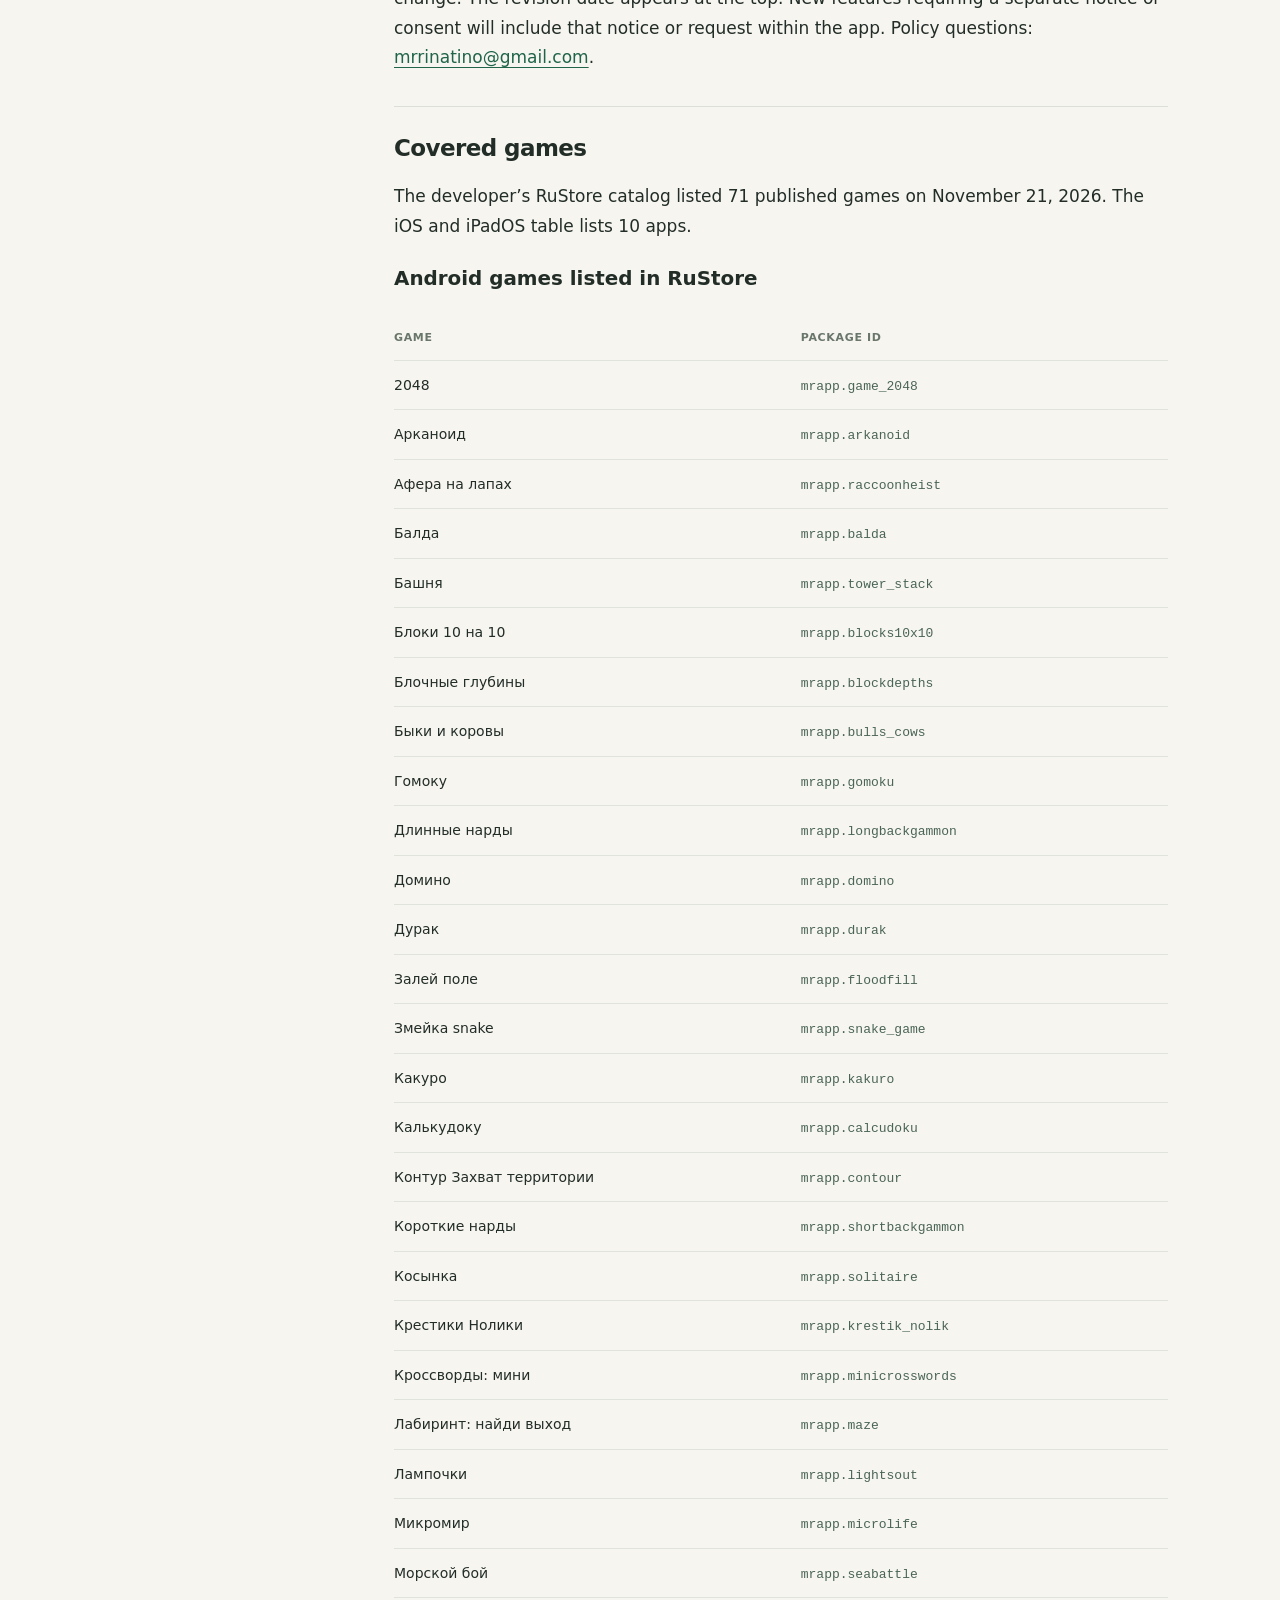
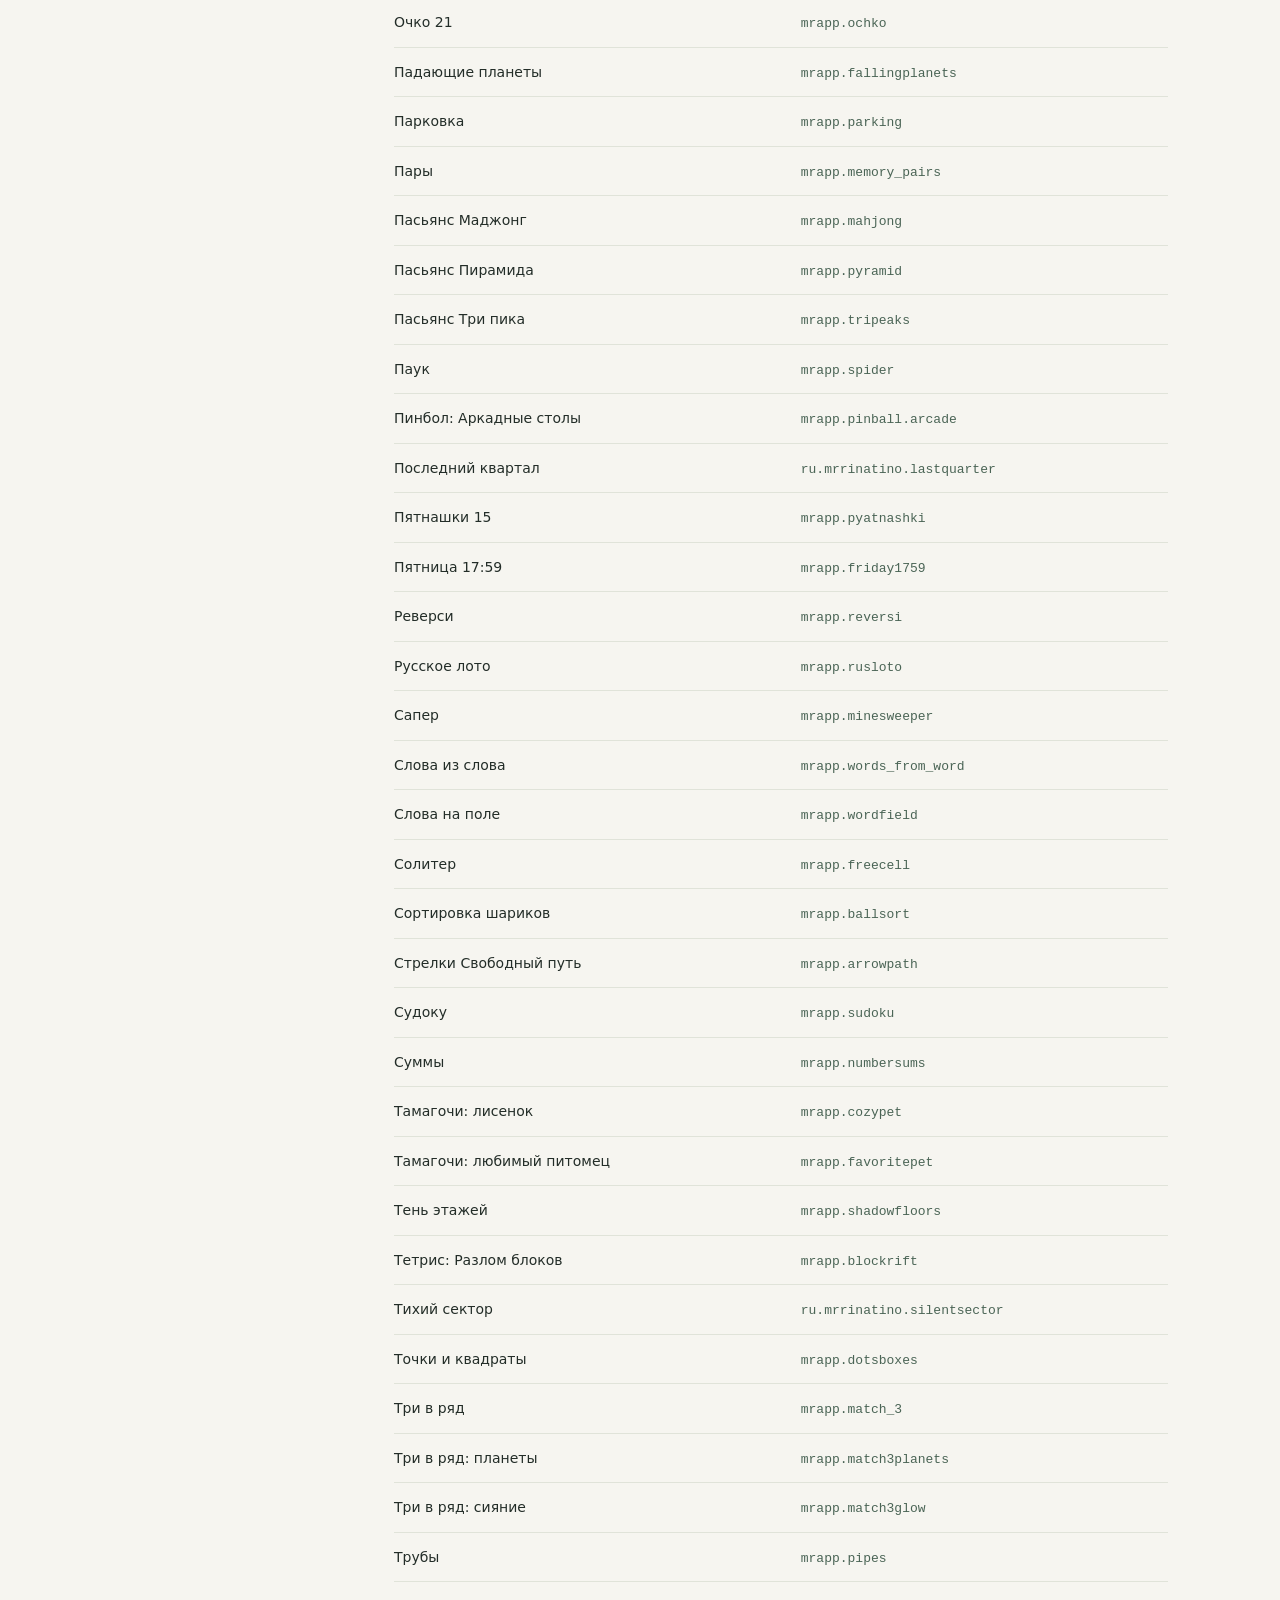
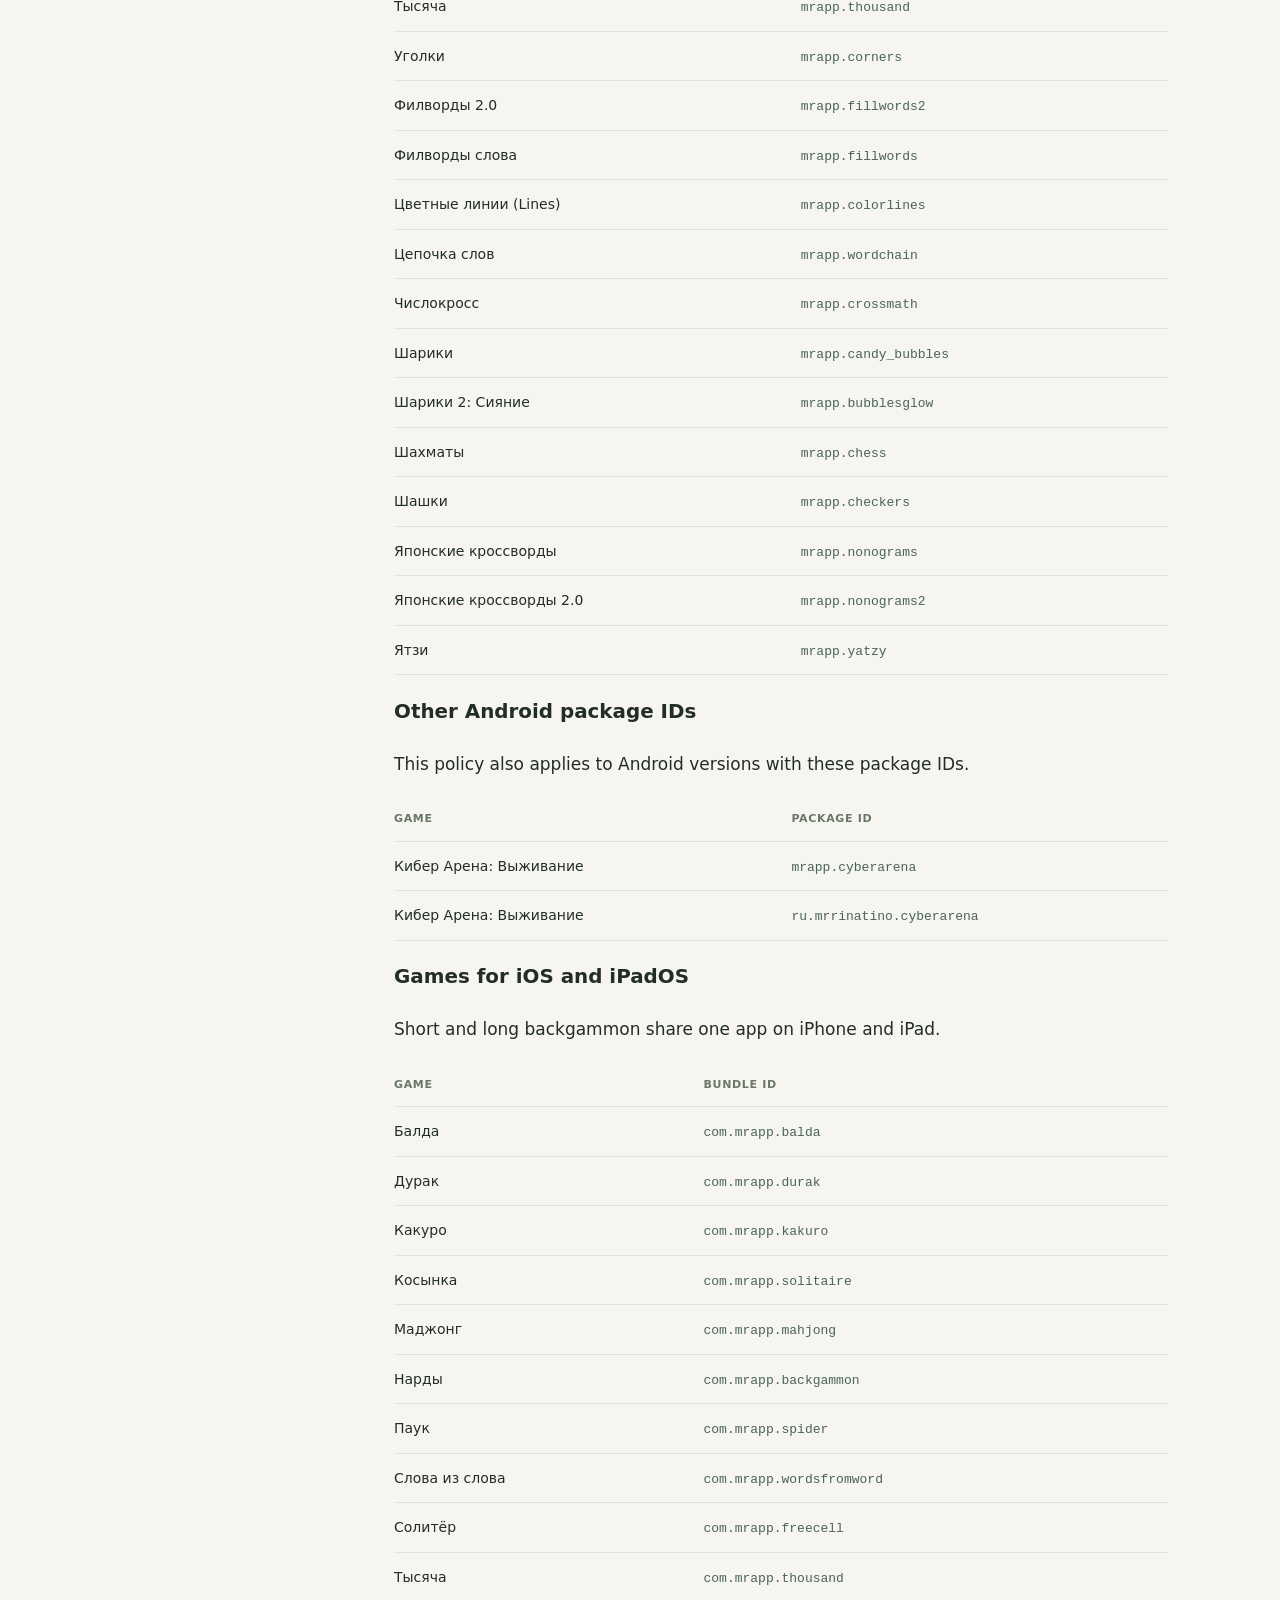
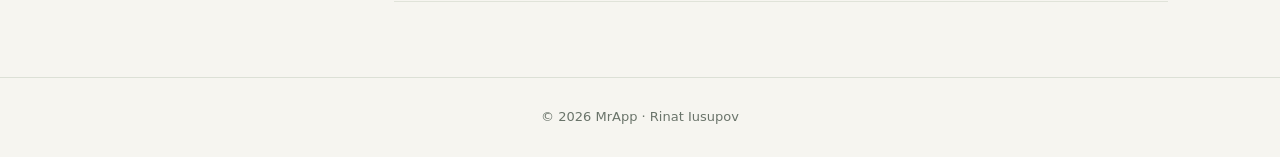
==== commit 8e72e237: "Unify privacy policy across Android and iOS games" ====
--- a/en.html
+++ b/en.html
@@ -1,10 +1,105 @@
 <!doctype html>
 <html lang="en"><head><meta charset="utf-8"><meta name="viewport" content="width=device-width,initial-scale=1"><meta name="description" content="How MrApp games handle saves, advertising data and nearby play."><meta name="theme-color" content="#f6f5f0"><meta name="referrer" content="strict-origin-when-cross-origin"><title>Privacy Policy — MrApp</title><link rel="stylesheet" href="./style.css"><link rel="icon" href="./favicon.svg" type="image/svg+xml"><link rel="alternate" hreflang="ru" href="./"><link rel="alternate" hreflang="en" href="./en.html"></head>
 <body><header><div><a class="brand" href="./">MrApp <span>Games · Privacy</span></a><div class="languages"><a href="./" lang="ru" hreflang="ru" >Русский</a><a href="./en.html" lang="en" hreflang="en" aria-current="page">English</a></div></div></header>
-<main><div class="hero"><div class="eyebrow">MRAPP / PRIVACY</div><h1>Privacy Policy</h1><p>How MrApp games handle saves, advertising data and nearby play.</p><div class="meta"><span>Updated: October 1, 2026</span><span>Developer: Rinat Iusupov</span></div></div>
-<div class="layout"><nav aria-label="Contents"><p>CONTENTS</p><a href="#scope">1. Scope and developer</a><a href="#local">2. On-device game data</a><a href="#ads">3. Advertising and SDK data</a><a href="#permissions">4. Access and permissions</a><a href="#bluetooth">5. Russian Lotto: nearby Bluetooth play</a><a href="#support">6. Support communications</a><a href="#choices">7. Choices, deletion and data requests</a><a href="#children">8. Children</a><a href="#website">9. This website and external links</a><a href="#changes">10. Policy updates</a><a href="#apps">Covered games</a></nav><article><div class="contact"><p>Privacy questions<br><a href="mailto:mrrinatino@gmail.com">mrrinatino@gmail.com</a></p></div><section id="scope"><h2>1. Scope and developer</h2><p>This policy describes data handling in the MrApp games listed below, distributed through RuStore, Google Play and other app stores. The developer is Rinat Iusupov, operating under the MrApp brand. Privacy contact: <a href="mailto:mrrinatino@gmail.com">mrrinatino@gmail.com</a>.</p><p>Features depend on the game, version and platform. The advertising section applies to versions with an advertising SDK; the Bluetooth section applies only to Russian Lotto. Applications with accounts, cloud services or health-data processing are outside this policy unless their package ID is listed below.</p></section><section id="local"><h2>2. On-device game data</h2><p>The games do not require registration with the developer. Progress, saved sessions, scores, records, achievements, preferences, virtual resources and internal counters are stored on your device. Some games allow a player name; it is used within the game and shared with room participants in Russian Lotto’s Bluetooth mode.</p><p>The games do not upload save contents to a developer-operated game server. The listed games do not provide developer-operated account cloud synchronization or a separate developer gameplay analytics service.</p>
-<p>Local data remains until reset in the game, clearing app data or uninstalling. Some reset operations remove only part of your progress. Android backup and restore depend on device and app settings; restoring a system backup may bring saved data back.</p></section><section id="ads"><h2>3. Advertising and SDK data</h2><p>Versions with ads use the Yandex Mobile Ads SDK. To load, display and measure ads, the SDK contacts advertising servers. This may involve IP addresses, technical information about the device, operating system, app and connection, and ad loading, impression and interaction information. Where available and permitted by the app version and device settings, the device advertising identifier may be processed.</p><p>Processing supports ad delivery, selection and measurement and operation of the advertising service. Personalization depends on the app version, SDK settings, available information and user choices. Some games disable location tracking and the personalization consent flag or remove advertising ID permissions. This does not stop all technical communication with the advertising network.</p>
+<main><div class="hero"><div class="eyebrow">MRAPP / PRIVACY</div><h1>Privacy Policy</h1><p>How MrApp games handle saves, advertising data and nearby play.</p><div class="meta"><span>Updated: November 21, 2026</span><span>Developer: Rinat Iusupov</span></div></div>
+<div class="layout"><nav aria-label="Contents"><p>CONTENTS</p><a href="#scope">1. Scope and developer</a><a href="#local">2. On-device game data</a><a href="#ads">3. Advertising and SDK data</a><a href="#permissions">4. Access and permissions</a><a href="#bluetooth">5. Russian Lotto: nearby Bluetooth play</a><a href="#support">6. Support communications</a><a href="#choices">7. Choices, deletion and data requests</a><a href="#children">8. Children</a><a href="#website">9. This website and external links</a><a href="#changes">10. Policy updates</a><a href="#apps">Covered games</a></nav><article><div class="contact"><p>Privacy questions<br><a href="mailto:mrrinatino@gmail.com">mrrinatino@gmail.com</a></p></div><section id="scope"><h2>1. Scope and developer</h2><p>This policy describes data handling in the MrApp games listed below, across supported platforms, including Android, iOS and iPadOS. This policy applies regardless of the app store used for distribution. The developer is Rinat Iusupov, operating under the MrApp brand. Privacy contact: <a href="mailto:mrrinatino@gmail.com">mrrinatino@gmail.com</a>.</p><p>Features depend on the game, version and platform. The advertising section applies to versions with an advertising SDK; the Bluetooth section applies only to Russian Lotto. Applications with accounts, cloud services or health-data processing are outside this policy unless their package ID is listed below.</p></section><section id="local"><h2>2. On-device game data</h2><p>The games do not require registration with the developer. Progress, saved sessions, scores, records, achievements, preferences, virtual resources and internal counters are stored on your device. Some games allow a player name; it is used within the game and shared with room participants in Russian Lotto’s Bluetooth mode.</p><p>The games do not upload save contents to a developer-operated game server. The listed games do not provide developer-operated account cloud synchronization or a separate developer gameplay analytics service.</p>
+<p>Local data remains until reset in the game, clearing app data or uninstalling. Some reset operations remove only part of your progress. Backup and restore depend on your device, platform, and game settings. An Android or Apple device backup may include local game data and bring it back when restored.</p></section><section id="ads"><h2>3. Advertising and SDK data</h2><p>Versions with ads use the Yandex Mobile Ads SDK. To load, display and measure ads, the SDK contacts advertising servers. This may involve IP addresses, technical information about the device, operating system, app and connection, and ad loading, impression and interaction information. Where available and permitted by the app version and device settings, the device advertising identifier may be processed.</p><p>Processing supports ad delivery, selection and measurement and operation of the advertising service. Personalization depends on the app version, SDK settings, available information and user choices. Some games disable location tracking and the personalization consent flag or remove advertising ID permissions. This does not stop all technical communication with the advertising network.</p>
 <p>The developer does not include local save contents, player names, email addresses or phone numbers in ad requests. Data is transmitted directly through the integrated SDK; absence of a game server does not mean that third parties process no data.</p>
-<p>See the <a href="https://ads.yandex.com/helpcenter/en/dev/android/app-privacy-android">Yandex Mobile Ads documentation</a> for SDK data types and protection in transit, and the <a href="https://yandex.com/legal/confidential/">Yandex Privacy Policy</a> for the service’s processing and retention practices. We do not sell user data.</p></section><section id="permissions"><h2>4. Access and permissions</h2><p>Internet and network-state access support advertising and external resources. Advertising ID access depends on the build and system settings. Core gameplay is available offline; ads may not load without a connection.</p><p>The listed games do not request camera, microphone, contacts, SMS or access to your media library. Vibration is used by games with haptic feedback. Russian Lotto’s additional permissions are explained below.</p></section><section id="bluetooth"><h2>5. Russian Lotto: nearby Bluetooth play</h2><p>This section applies only to <code>mrapp.rusloto</code>. Nearby play exchanges player names, cards, drawn numbers, marks, readiness, connection state and results between room participants. A Bluetooth device address and a random token support connection and reconnection of an existing participant. This information is exchanged between room devices, not sent to a developer server.</p><p>The game uses system pairing and Bluetooth discovery, connection and visibility permissions. On Android 7–11, Android requires a location permission for device discovery; the game does not obtain coordinates or send them to the advertising SDK. Newer Android versions use Nearby devices permissions.</p>
-<p>A service notification shows an active room and allows disconnection. Number narration uses an installed Android offline voice and does not record your speech. You start Bluetooth play yourself; you can revoke permissions in Android settings and disconnect by leaving the room.</p></section><section id="support"><h2>6. Support communications</h2><p>When you contact the developer, we receive your sender address, message and any attachments you choose to provide. We use them to reply, resolve the issue and handle data requests. Do not send passwords, payment details or other information unnecessary for your request.</p><p>Correspondence is kept for as long as needed to handle the request, resolve related follow-up issues and meet applicable legal obligations. On request, we delete support data unless there is a lawful reason to retain it. The email provider processes correspondence under its own rules.</p></section><section id="choices"><h2>7. Choices, deletion and data requests</h2><p>To remove local saves completely, open Android Settings → Apps → the game → Storage → Clear data. Labels vary by device. This may permanently remove progress. To prevent system backups from restoring saved data, also review your device backup settings.</p><p>You can manage advertising identifiers and available personalization options through Android and device services. Restricting an identifier does not stop all SDK technical communications. You can revoke app permissions; related features may become unavailable.</p>
-<p>For access, correction, deletion, restriction or withdrawal of previously given consent, email <a href="mailto:mrrinatino@gmail.com">mrrinatino@gmail.com</a> with the game name or package ID and your request. Requests are handled under applicable law. Requests about advertising-service data may also be directed through channels in Yandex’s policy. The developer cannot access your local saves; remove them on your device.</p></section><section id="children"><h2>8. Children</h2><p>The age rating and intended audience of each game are shown in its store listing. The games do not ask children for their names, phone numbers, email addresses or registration with the developer. Advertising versions involve SDK technical-data processing described above; we do not claim that no advertising communication occurs.</p><p>If you believe a child has provided personal information to us in a support message, contact us to review and delete it where permitted by law.</p></section><section id="website"><h2>9. This website and external links</h2><p>This policy is hosted on GitHub Pages. We do not add advertising SDKs, registration forms, our own analytics trackers or tracking cookies to this website. GitHub processes visitor technical information, including IP addresses for security, under its <a href="https://docs.github.com/en/site-policy/privacy-policies/github-general-privacy-statement">Privacy Statement</a>.</p><p>When you choose to open an app store, scientific source, Yandex page or another external website, that service’s own rules apply.</p></section><section id="changes"><h2>10. Policy updates</h2><p>We update this document when game features, data practices or disclosure requirements change. The revision date appears at the top. New features requiring a separate notice or consent will include that notice or request within the app. Policy questions: <a href="mailto:mrrinatino@gmail.com">mrrinatino@gmail.com</a>.</p></section><section id="apps"><h2>Covered games</h2><p class="small">Match your app by its package ID. Store titles may vary by language and release. Listing here does not mean that a game is currently available in every store.</p><table><thead><tr><th>Game</th><th>Android package ID</th></tr></thead><tbody><tr id="mrapp.game_2048"><td>2048</td><td><code>mrapp.game_2048</code></td></tr><tr id="mrapp.arkanoid"><td>Арканоид</td><td><code>mrapp.arkanoid</code></td></tr><tr id="mrapp.raccoonheist"><td>Афера на лапах</td><td><code>mrapp.raccoonheist</code></td></tr><tr id="mrapp.balda"><td>Балда</td><td><code>mrapp.balda</code></td></tr><tr id="mrapp.tower_stack"><td>Башня</td><td><code>mrapp.tower_stack</code></td></tr><tr id="mrapp.blocks10x10"><td>Блоки 10 на 10</td><td><code>mrapp.blocks10x10</code></td></tr><tr id="mrapp.bulls_cows"><td>Быки и коровы</td><td><code>mrapp.bulls_cows</code></td></tr><tr id="mrapp.gomoku"><td>Гомоку</td><td><code>mrapp.gomoku</code></td></tr><tr id="mrapp.longbackgammon"><td>Длинные нарды</td><td><code>mrapp.longbackgammon</code></td></tr><tr id="mrapp.domino"><td>Домино</td><td><code>mrapp.domino</code></td></tr><tr id="mrapp.durak"><td>Дурак</td><td><code>mrapp.durak</code></td></tr><tr id="mrapp.floodfill"><td>Залей поле</td><td><code>mrapp.floodfill</code></td></tr><tr id="mrapp.snake_game"><td>Змейка</td><td><code>mrapp.snake_game</code></td></tr><tr id="ru.mrrinatino.cyberarena"><td>Кибер Арена: Выживание</td><td><code>ru.mrrinatino.cyberarena</code></td></tr><tr id="mrapp.cyberarena"><td>Кибер Арена: Выживание</td><td><code>mrapp.cyberarena</code></td></tr><tr id="mrapp.contour"><td>Контур</td><td><code>mrapp.contour</code></td></tr><tr id="mrapp.solitaire"><td>Косынка</td><td><code>mrapp.solitaire</code></td></tr><tr id="mrapp.krestik_nolik"><td>Крестики-нолики</td><td><code>mrapp.krestik_nolik</code></td></tr><tr id="mrapp.minicrosswords"><td>Кроссворды: мини</td><td><code>mrapp.minicrosswords</code></td></tr><tr id="mrapp.maze"><td>Лабиринт: найди выход</td><td><code>mrapp.maze</code></td></tr><tr id="mrapp.lightsout"><td>Лампочки</td><td><code>mrapp.lightsout</code></td></tr><tr id="mrapp.mahjong"><td>Маджонг</td><td><code>mrapp.mahjong</code></td></tr><tr id="mrapp.microlife"><td>Микромир</td><td><code>mrapp.microlife</code></td></tr><tr id="mrapp.seabattle"><td>Морской бой</td><td><code>mrapp.seabattle</code></td></tr><tr id="mrapp.ochko"><td>Очко (21)</td><td><code>mrapp.ochko</code></td></tr><tr id="mrapp.fallingplanets"><td>Падающие планеты</td><td><code>mrapp.fallingplanets</code></td></tr><tr id="mrapp.parking"><td>Парковка</td><td><code>mrapp.parking</code></td></tr><tr id="mrapp.memory_pairs"><td>Пары</td><td><code>mrapp.memory_pairs</code></td></tr><tr id="mrapp.spider"><td>Паук</td><td><code>mrapp.spider</code></td></tr><tr id="mrapp.pinball.arcade"><td>Пинбол: Аркадные столы</td><td><code>mrapp.pinball.arcade</code></td></tr><tr id="mrapp.pyramid"><td>Пирамида</td><td><code>mrapp.pyramid</code></td></tr><tr id="ru.mrrinatino.lastquarter"><td>Последний квартал</td><td><code>ru.mrrinatino.lastquarter</code></td></tr><tr id="mrapp.pyatnashki"><td>Пятнашки</td><td><code>mrapp.pyatnashki</code></td></tr><tr id="mrapp.friday1759"><td>Пятница 17:59</td><td><code>mrapp.friday1759</code></td></tr><tr id="mrapp.blockrift"><td>Разлом блоков</td><td><code>mrapp.blockrift</code></td></tr><tr id="mrapp.reversi"><td>Реверси</td><td><code>mrapp.reversi</code></td></tr><tr id="mrapp.rusloto"><td>Русское лото</td><td><code>mrapp.rusloto</code></td></tr><tr id="mrapp.minesweeper"><td>Сапер</td><td><code>mrapp.minesweeper</code></td></tr><tr id="mrapp.words_from_word"><td>Слова из слова</td><td><code>mrapp.words_from_word</code></td></tr><tr id="mrapp.wordfield"><td>Слова на поле</td><td><code>mrapp.wordfield</code></td></tr><tr id="mrapp.freecell"><td>Солитёр</td><td><code>mrapp.freecell</code></td></tr><tr id="mrapp.ballsort"><td>Сортировка шариков</td><td><code>mrapp.ballsort</code></td></tr><tr id="mrapp.arrowpath"><td>Стрелки: свободный путь</td><td><code>mrapp.arrowpath</code></td></tr><tr id="mrapp.sudoku"><td>Судоку</td><td><code>mrapp.sudoku</code></td></tr><tr id="mrapp.shadowfloors"><td>Тень этажей</td><td><code>mrapp.shadowfloors</code></td></tr><tr id="ru.mrrinatino.silentsector"><td>Тихий сектор</td><td><code>ru.mrrinatino.silentsector</code></td></tr><tr id="mrapp.dotsboxes"><td>Точки и квадраты</td><td><code>mrapp.dotsboxes</code></td></tr><tr id="mrapp.match_3"><td>Три в ряд</td><td><code>mrapp.match_3</code></td></tr><tr id="mrapp.match3planets"><td>Три в ряд: Планеты</td><td><code>mrapp.match3planets</code></td></tr><tr id="mrapp.match3glow"><td>Три в ряд: Сияние</td><td><code>mrapp.match3glow</code></td></tr><tr id="mrapp.tripeaks"><td>Три пика</td><td><code>mrapp.tripeaks</code></td></tr><tr id="mrapp.pipes"><td>Трубы</td><td><code>mrapp.pipes</code></td></tr><tr id="mrapp.thousand"><td>Тысяча</td><td><code>mrapp.thousand</code></td></tr><tr id="mrapp.corners"><td>Уголки</td><td><code>mrapp.corners</code></td></tr><tr id="mrapp.fillwords"><td>Филворды</td><td><code>mrapp.fillwords</code></td></tr><tr id="mrapp.fillwords2"><td>Филворды 2.0</td><td><code>mrapp.fillwords2</code></td></tr><tr id="mrapp.colorlines"><td>Цветные линии: 5 в ряд</td><td><code>mrapp.colorlines</code></td></tr><tr id="mrapp.wordchain"><td>Цепочка слов</td><td><code>mrapp.wordchain</code></td></tr><tr id="mrapp.candy_bubbles"><td>Шарики</td><td><code>mrapp.candy_bubbles</code></td></tr><tr id="mrapp.bubblesglow"><td>Шарики 2: Сияние</td><td><code>mrapp.bubblesglow</code></td></tr><tr id="mrapp.chess"><td>Шахматы</td><td><code>mrapp.chess</code></td></tr><tr id="mrapp.checkers"><td>Шашки</td><td><code>mrapp.checkers</code></td></tr><tr id="mrapp.nonograms"><td>Японские кроссворды</td><td><code>mrapp.nonograms</code></td></tr><tr id="mrapp.nonograms2"><td>Японские кроссворды 2.0</td><td><code>mrapp.nonograms2</code></td></tr><tr id="mrapp.yatzy"><td>Ятзи</td><td><code>mrapp.yatzy</code></td></tr></tbody></table></section></article></div></main><footer>© 2026 MrApp · Rinat Iusupov</footer></body></html>
+<p>See the <a href="https://ads.yandex.com/helpcenter/en/dev/android/app-privacy-android">Yandex Mobile Ads documentation for Android</a> and <a href="https://ads.yandex.com/helpcenter/en/dev/ios/app-privacy-apple">iOS</a> for SDK data types and protection in transit, and the <a href="https://yandex.com/legal/confidential/">Yandex Privacy Policy</a> for the service’s processing and retention practices. We do not sell user data.</p>
+<p>The listed iOS and iPadOS games do not present system permission requests for access to IDFA or location. SDK location tracking and app advertising analytics reporting are disabled at initialization. The advertising service processes information about ad delivery and impressions as part of the technical communications described above.</p></section><section id="permissions"><h2>4. Access and permissions</h2><p>Internet and network-state access support advertising and external resources. Advertising ID access depends on the build and system settings. Core gameplay is available offline; ads may not load without a connection.</p><p>The listed games do not request camera, microphone, contacts, SMS or access to your media library. Vibration is used by games with haptic feedback. Russian Lotto’s additional permissions are explained below.</p>
+<p>Versions of the two Tamagotchi games with care reminders may request permission for local notifications about caring for your virtual pet. The device schedules these reminders. You can turn them off in the game or in the device’s notification settings.</p></section><section id="bluetooth"><h2>5. Russian Lotto: nearby Bluetooth play</h2><p>This section applies only to <code>mrapp.rusloto</code>. Nearby play exchanges player names, cards, drawn numbers, marks, readiness, connection state and results between room participants. A Bluetooth device address and a random token support connection and reconnection of an existing participant. This information is exchanged between room devices, not sent to a developer server.</p><p>The game uses system pairing and Bluetooth discovery, connection and visibility permissions. On Android 7–11, Android requires a location permission for device discovery; the game does not obtain coordinates or send them to the advertising SDK. Newer Android versions use Nearby devices permissions.</p>
+<p>A service notification shows an active room and allows disconnection. Number narration uses an installed Android offline voice and does not record your speech. You start Bluetooth play yourself; you can revoke permissions in Android settings and disconnect by leaving the room.</p></section><section id="support"><h2>6. Support communications</h2><p>When you contact the developer, we receive your sender address, message and any attachments you choose to provide. We use them to reply, resolve the issue and handle data requests. Do not send passwords, payment details or other information unnecessary for your request.</p><p>Correspondence is kept for as long as needed to handle the request, resolve related follow-up issues and meet applicable legal obligations. On request, we delete support data unless there is a lawful reason to retain it. The email provider processes correspondence under its own rules.</p>
+<p>For help with a game, email <a href="mailto:mrrinatino@gmail.com">mrrinatino@gmail.com</a>. Include the game name and version, your device model and the steps leading to the issue.</p></section><section id="choices"><h2>7. Choices, deletion and data requests</h2><p>To remove local saves completely, open Android Settings → Apps → the game → Storage → Clear data. On iPhone and iPad, choose “Delete App” in storage settings or from the game icon menu. These actions delete local data and may permanently remove progress. To prevent system backups from restoring saved data, also review your device backup settings.</p><p>You can manage advertising identifiers and available personalization options through Android and device services. Restricting an identifier does not stop all SDK technical communications. You can revoke app permissions; related features may become unavailable.</p>
+<p>For access, correction, deletion, restriction or withdrawal of previously given consent, email <a href="mailto:mrrinatino@gmail.com">mrrinatino@gmail.com</a> with the game name, package ID or bundle ID and your request. Requests are handled under applicable law. Requests about advertising-service data may also be directed through channels in Yandex’s policy. The developer cannot access your local saves; remove them on your device.</p></section><section id="children"><h2>8. Children</h2><p>The age rating and intended audience of each game are shown in its store listing. The games do not ask children for their names, phone numbers, email addresses or registration with the developer. Advertising versions involve SDK technical-data processing described above; we do not claim that no advertising communication occurs.</p><p>If you believe a child has provided personal information to us in a support message, contact us to review and delete it where permitted by law.</p></section><section id="website"><h2>9. This website and external links</h2><p>This policy is hosted on GitHub Pages. We do not add advertising SDKs, registration forms, our own analytics trackers or tracking cookies to this website. GitHub processes visitor technical information, including IP addresses for security, under its <a href="https://docs.github.com/en/site-policy/privacy-policies/github-general-privacy-statement">Privacy Statement</a>.</p><p>When you choose to open an app store, scientific source, Yandex page or another external website, that service’s own rules apply.</p></section><section id="changes"><h2>10. Policy updates</h2><p>We update this document when game features, data practices or disclosure requirements change. The revision date appears at the top. New features requiring a separate notice or consent will include that notice or request within the app. Policy questions: <a href="mailto:mrrinatino@gmail.com">mrrinatino@gmail.com</a>.</p></section><section id="apps"><h2>Covered games</h2><p>The developer’s RuStore catalog listed 71 published games on <time datetime="2026-11-21">November 21, 2026</time>. The iOS and iPadOS table lists 10 apps.</p>
+<h3>Android games listed in RuStore</h3>
+<table><thead><tr><th>Game</th><th>Package ID</th></tr></thead><tbody>
+<tr id="mrapp.game_2048"><td>2048</td><td><code>mrapp.game_2048</code></td></tr>
+<tr id="mrapp.arkanoid"><td>Арканоид</td><td><code>mrapp.arkanoid</code></td></tr>
+<tr id="mrapp.raccoonheist"><td>Афера на лапах</td><td><code>mrapp.raccoonheist</code></td></tr>
+<tr id="mrapp.balda"><td>Балда</td><td><code>mrapp.balda</code></td></tr>
+<tr id="mrapp.tower_stack"><td>Башня</td><td><code>mrapp.tower_stack</code></td></tr>
+<tr id="mrapp.blocks10x10"><td>Блоки 10 на 10</td><td><code>mrapp.blocks10x10</code></td></tr>
+<tr id="mrapp.blockdepths"><td>Блочные глубины</td><td><code>mrapp.blockdepths</code></td></tr>
+<tr id="mrapp.bulls_cows"><td>Быки и коровы</td><td><code>mrapp.bulls_cows</code></td></tr>
+<tr id="mrapp.gomoku"><td>Гомоку</td><td><code>mrapp.gomoku</code></td></tr>
+<tr id="mrapp.longbackgammon"><td>Длинные нарды</td><td><code>mrapp.longbackgammon</code></td></tr>
+<tr id="mrapp.domino"><td>Домино</td><td><code>mrapp.domino</code></td></tr>
+<tr id="mrapp.durak"><td>Дурак</td><td><code>mrapp.durak</code></td></tr>
+<tr id="mrapp.floodfill"><td>Залей поле</td><td><code>mrapp.floodfill</code></td></tr>
+<tr id="mrapp.snake_game"><td>Змейка snake</td><td><code>mrapp.snake_game</code></td></tr>
+<tr id="mrapp.kakuro"><td>Какуро</td><td><code>mrapp.kakuro</code></td></tr>
+<tr id="mrapp.calcudoku"><td>Калькудоку</td><td><code>mrapp.calcudoku</code></td></tr>
+<tr id="mrapp.contour"><td>Контур Захват территории</td><td><code>mrapp.contour</code></td></tr>
+<tr id="mrapp.shortbackgammon"><td>Короткие нарды</td><td><code>mrapp.shortbackgammon</code></td></tr>
+<tr id="mrapp.solitaire"><td>Косынка</td><td><code>mrapp.solitaire</code></td></tr>
+<tr id="mrapp.krestik_nolik"><td>Крестики Нолики</td><td><code>mrapp.krestik_nolik</code></td></tr>
+<tr id="mrapp.minicrosswords"><td>Кроссворды: мини</td><td><code>mrapp.minicrosswords</code></td></tr>
+<tr id="mrapp.maze"><td>Лабиринт: найди выход</td><td><code>mrapp.maze</code></td></tr>
+<tr id="mrapp.lightsout"><td>Лампочки</td><td><code>mrapp.lightsout</code></td></tr>
+<tr id="mrapp.microlife"><td>Микромир</td><td><code>mrapp.microlife</code></td></tr>
+<tr id="mrapp.seabattle"><td>Морской бой</td><td><code>mrapp.seabattle</code></td></tr>
+<tr id="mrapp.ochko"><td>Очко 21</td><td><code>mrapp.ochko</code></td></tr>
+<tr id="mrapp.fallingplanets"><td>Падающие планеты</td><td><code>mrapp.fallingplanets</code></td></tr>
+<tr id="mrapp.parking"><td>Парковка</td><td><code>mrapp.parking</code></td></tr>
+<tr id="mrapp.memory_pairs"><td>Пары</td><td><code>mrapp.memory_pairs</code></td></tr>
+<tr id="mrapp.mahjong"><td>Пасьянс Маджонг</td><td><code>mrapp.mahjong</code></td></tr>
+<tr id="mrapp.pyramid"><td>Пасьянс Пирамида</td><td><code>mrapp.pyramid</code></td></tr>
+<tr id="mrapp.tripeaks"><td>Пасьянс Три пика</td><td><code>mrapp.tripeaks</code></td></tr>
+<tr id="mrapp.spider"><td>Паук</td><td><code>mrapp.spider</code></td></tr>
+<tr id="mrapp.pinball.arcade"><td>Пинбол: Аркадные столы</td><td><code>mrapp.pinball.arcade</code></td></tr>
+<tr id="ru.mrrinatino.lastquarter"><td>Последний квартал</td><td><code>ru.mrrinatino.lastquarter</code></td></tr>
+<tr id="mrapp.pyatnashki"><td>Пятнашки 15</td><td><code>mrapp.pyatnashki</code></td></tr>
+<tr id="mrapp.friday1759"><td>Пятница 17:59</td><td><code>mrapp.friday1759</code></td></tr>
+<tr id="mrapp.reversi"><td>Реверси</td><td><code>mrapp.reversi</code></td></tr>
+<tr id="mrapp.rusloto"><td>Русское лото</td><td><code>mrapp.rusloto</code></td></tr>
+<tr id="mrapp.minesweeper"><td>Сапер</td><td><code>mrapp.minesweeper</code></td></tr>
+<tr id="mrapp.words_from_word"><td>Слова из слова</td><td><code>mrapp.words_from_word</code></td></tr>
+<tr id="mrapp.wordfield"><td>Слова на поле</td><td><code>mrapp.wordfield</code></td></tr>
+<tr id="mrapp.freecell"><td>Солитер</td><td><code>mrapp.freecell</code></td></tr>
+<tr id="mrapp.ballsort"><td>Сортировка шариков</td><td><code>mrapp.ballsort</code></td></tr>
+<tr id="mrapp.arrowpath"><td>Стрелки Свободный путь</td><td><code>mrapp.arrowpath</code></td></tr>
+<tr id="mrapp.sudoku"><td>Судоку</td><td><code>mrapp.sudoku</code></td></tr>
+<tr id="mrapp.numbersums"><td>Суммы</td><td><code>mrapp.numbersums</code></td></tr>
+<tr id="mrapp.cozypet"><td>Тамагочи: лисенок</td><td><code>mrapp.cozypet</code></td></tr>
+<tr id="mrapp.favoritepet"><td>Тамагочи: любимый питомец</td><td><code>mrapp.favoritepet</code></td></tr>
+<tr id="mrapp.shadowfloors"><td>Тень этажей</td><td><code>mrapp.shadowfloors</code></td></tr>
+<tr id="mrapp.blockrift"><td>Тетрис: Разлом блоков</td><td><code>mrapp.blockrift</code></td></tr>
+<tr id="ru.mrrinatino.silentsector"><td>Тихий сектор</td><td><code>ru.mrrinatino.silentsector</code></td></tr>
+<tr id="mrapp.dotsboxes"><td>Точки и квадраты</td><td><code>mrapp.dotsboxes</code></td></tr>
+<tr id="mrapp.match_3"><td>Три в ряд</td><td><code>mrapp.match_3</code></td></tr>
+<tr id="mrapp.match3planets"><td>Три в ряд: планеты</td><td><code>mrapp.match3planets</code></td></tr>
+<tr id="mrapp.match3glow"><td>Три в ряд: сияние</td><td><code>mrapp.match3glow</code></td></tr>
+<tr id="mrapp.pipes"><td>Трубы</td><td><code>mrapp.pipes</code></td></tr>
+<tr id="mrapp.thousand"><td>Тысяча</td><td><code>mrapp.thousand</code></td></tr>
+<tr id="mrapp.corners"><td>Уголки</td><td><code>mrapp.corners</code></td></tr>
+<tr id="mrapp.fillwords2"><td>Филворды 2.0</td><td><code>mrapp.fillwords2</code></td></tr>
+<tr id="mrapp.fillwords"><td>Филворды слова</td><td><code>mrapp.fillwords</code></td></tr>
+<tr id="mrapp.colorlines"><td>Цветные линии (Lines)</td><td><code>mrapp.colorlines</code></td></tr>
+<tr id="mrapp.wordchain"><td>Цепочка слов</td><td><code>mrapp.wordchain</code></td></tr>
+<tr id="mrapp.crossmath"><td>Числокросс</td><td><code>mrapp.crossmath</code></td></tr>
+<tr id="mrapp.candy_bubbles"><td>Шарики</td><td><code>mrapp.candy_bubbles</code></td></tr>
+<tr id="mrapp.bubblesglow"><td>Шарики 2: Сияние</td><td><code>mrapp.bubblesglow</code></td></tr>
+<tr id="mrapp.chess"><td>Шахматы</td><td><code>mrapp.chess</code></td></tr>
+<tr id="mrapp.checkers"><td>Шашки</td><td><code>mrapp.checkers</code></td></tr>
+<tr id="mrapp.nonograms"><td>Японские кроссворды</td><td><code>mrapp.nonograms</code></td></tr>
+<tr id="mrapp.nonograms2"><td>Японские кроссворды 2.0</td><td><code>mrapp.nonograms2</code></td></tr>
+<tr id="mrapp.yatzy"><td>Ятзи</td><td><code>mrapp.yatzy</code></td></tr>
+</tbody></table>
+<h3>Other Android package IDs</h3><p>This policy also applies to Android versions with these package IDs.</p>
+<table><thead><tr><th>Game</th><th>Package ID</th></tr></thead><tbody>
+<tr id="mrapp.cyberarena"><td>Кибер Арена: Выживание</td><td><code>mrapp.cyberarena</code></td></tr>
+<tr id="ru.mrrinatino.cyberarena"><td>Кибер Арена: Выживание</td><td><code>ru.mrrinatino.cyberarena</code></td></tr>
+</tbody></table>
+<h3>Games for iOS and iPadOS</h3><p>Short and long backgammon share one app on iPhone and iPad.</p>
+<table><thead><tr><th>Game</th><th>Bundle ID</th></tr></thead><tbody>
+<tr id="com.mrapp.balda"><td>Балда</td><td><code>com.mrapp.balda</code></td></tr>
+<tr id="com.mrapp.durak"><td>Дурак</td><td><code>com.mrapp.durak</code></td></tr>
+<tr id="com.mrapp.kakuro"><td>Какуро</td><td><code>com.mrapp.kakuro</code></td></tr>
+<tr id="com.mrapp.solitaire"><td>Косынка</td><td><code>com.mrapp.solitaire</code></td></tr>
+<tr id="com.mrapp.mahjong"><td>Маджонг</td><td><code>com.mrapp.mahjong</code></td></tr>
+<tr id="com.mrapp.backgammon"><td>Нарды</td><td><code>com.mrapp.backgammon</code></td></tr>
+<tr id="com.mrapp.spider"><td>Паук</td><td><code>com.mrapp.spider</code></td></tr>
+<tr id="com.mrapp.wordsfromword"><td>Слова из слова</td><td><code>com.mrapp.wordsfromword</code></td></tr>
+<tr id="com.mrapp.freecell"><td>Солитёр</td><td><code>com.mrapp.freecell</code></td></tr>
+<tr id="com.mrapp.thousand"><td>Тысяча</td><td><code>com.mrapp.thousand</code></td></tr>
+</tbody></table></section></article></div></main><footer>© 2026 MrApp · Rinat Iusupov</footer></body></html>
